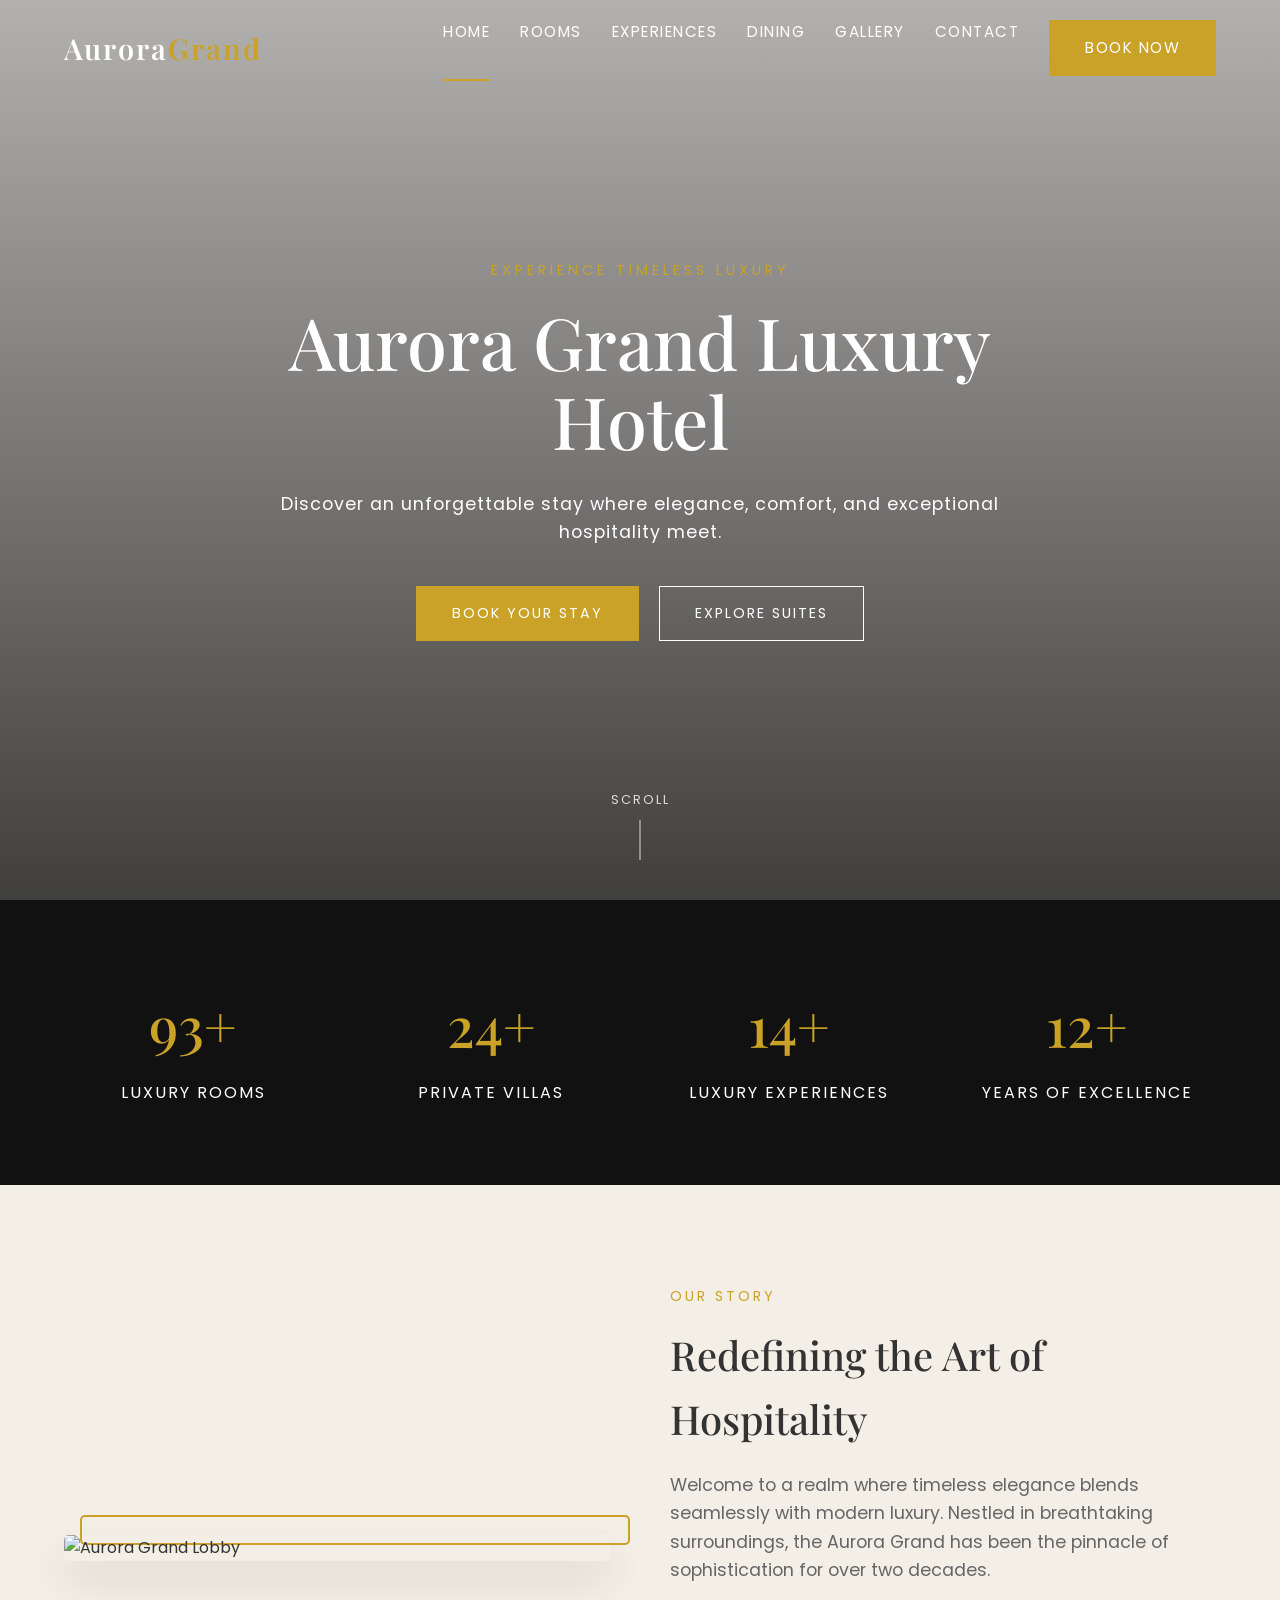
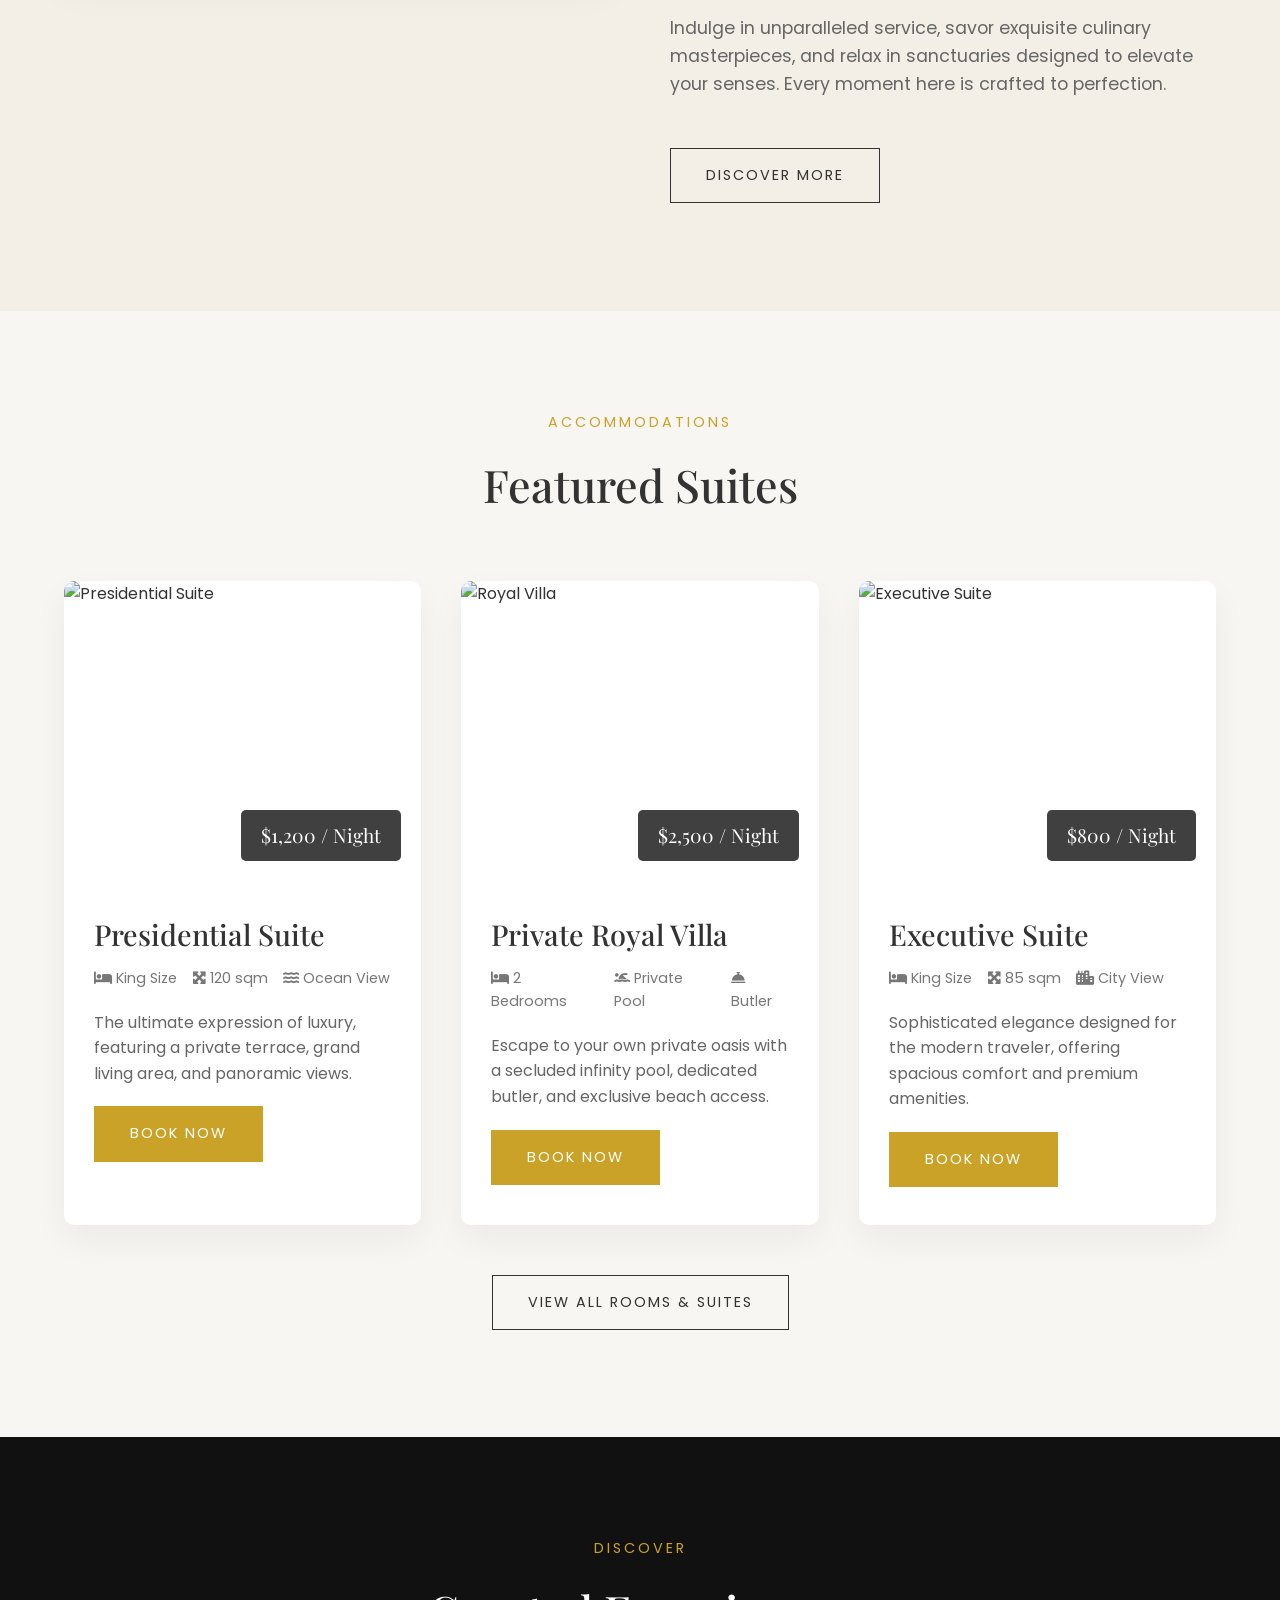
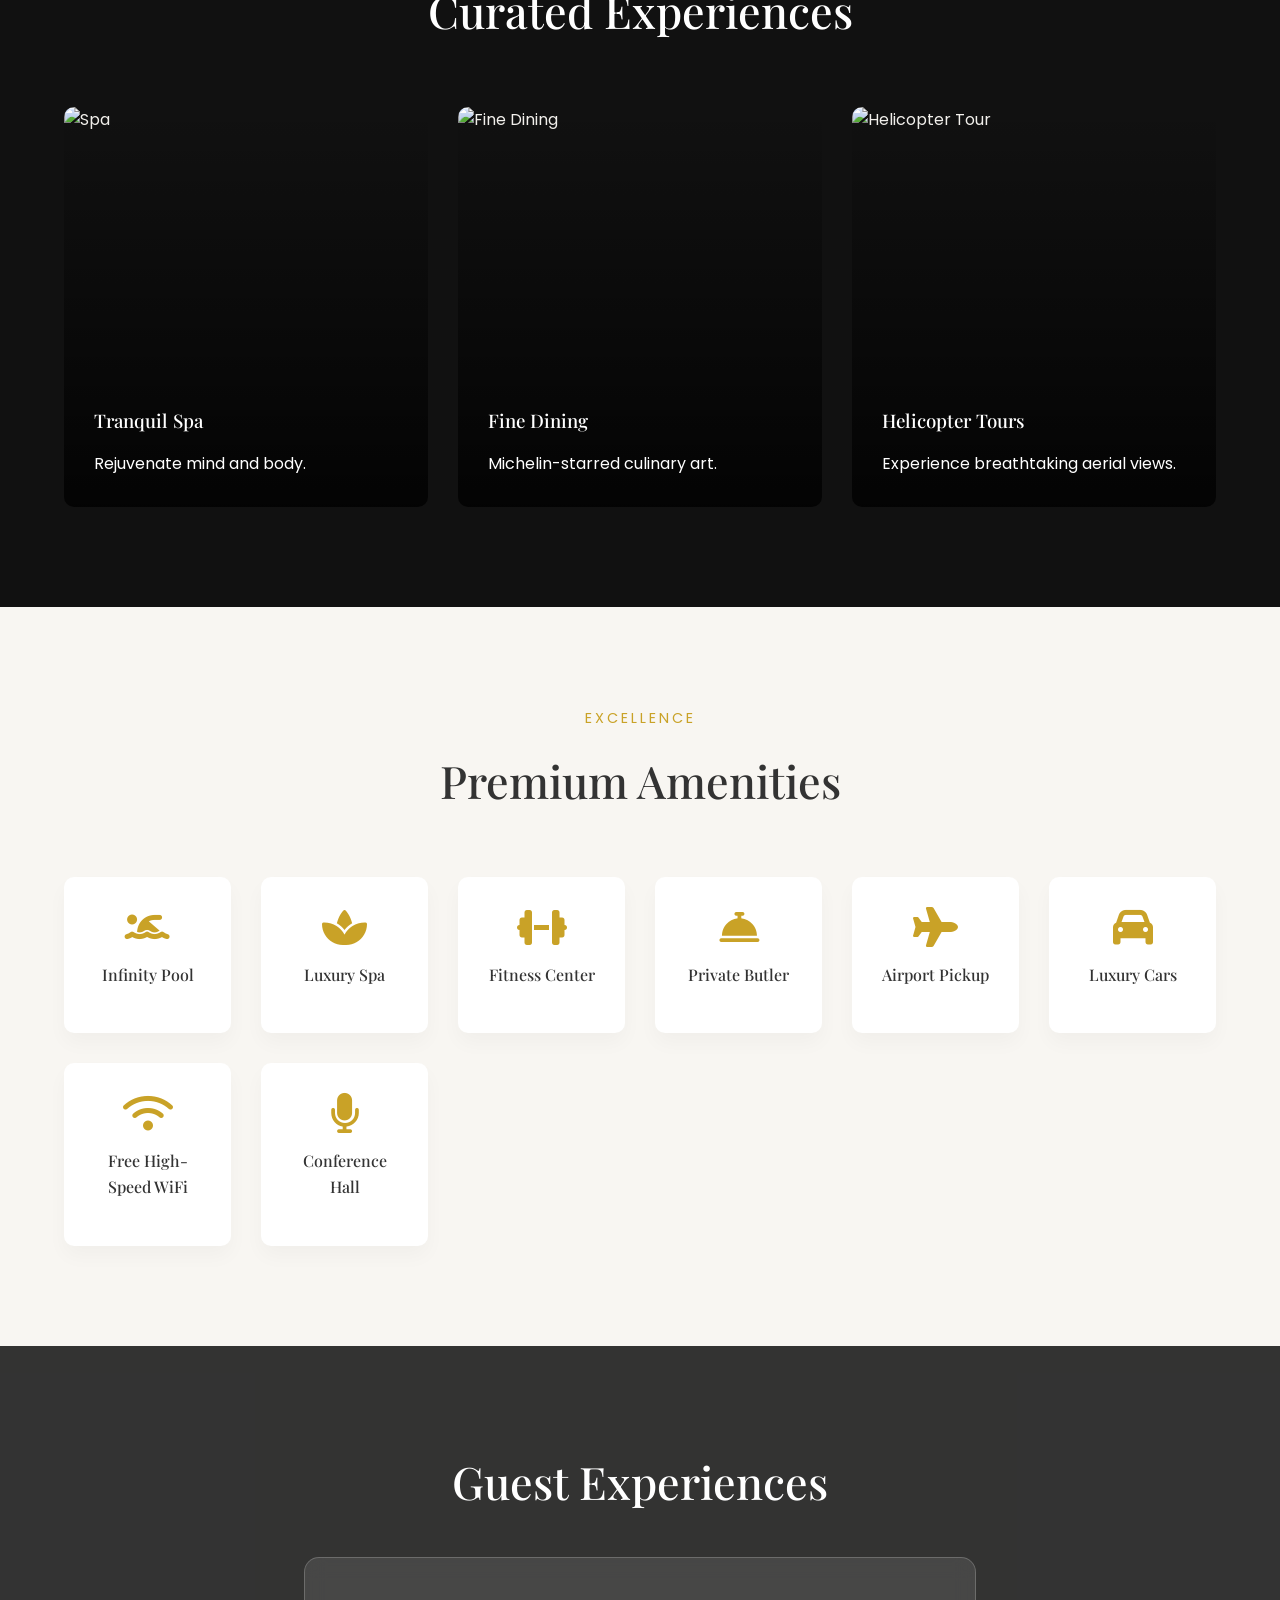
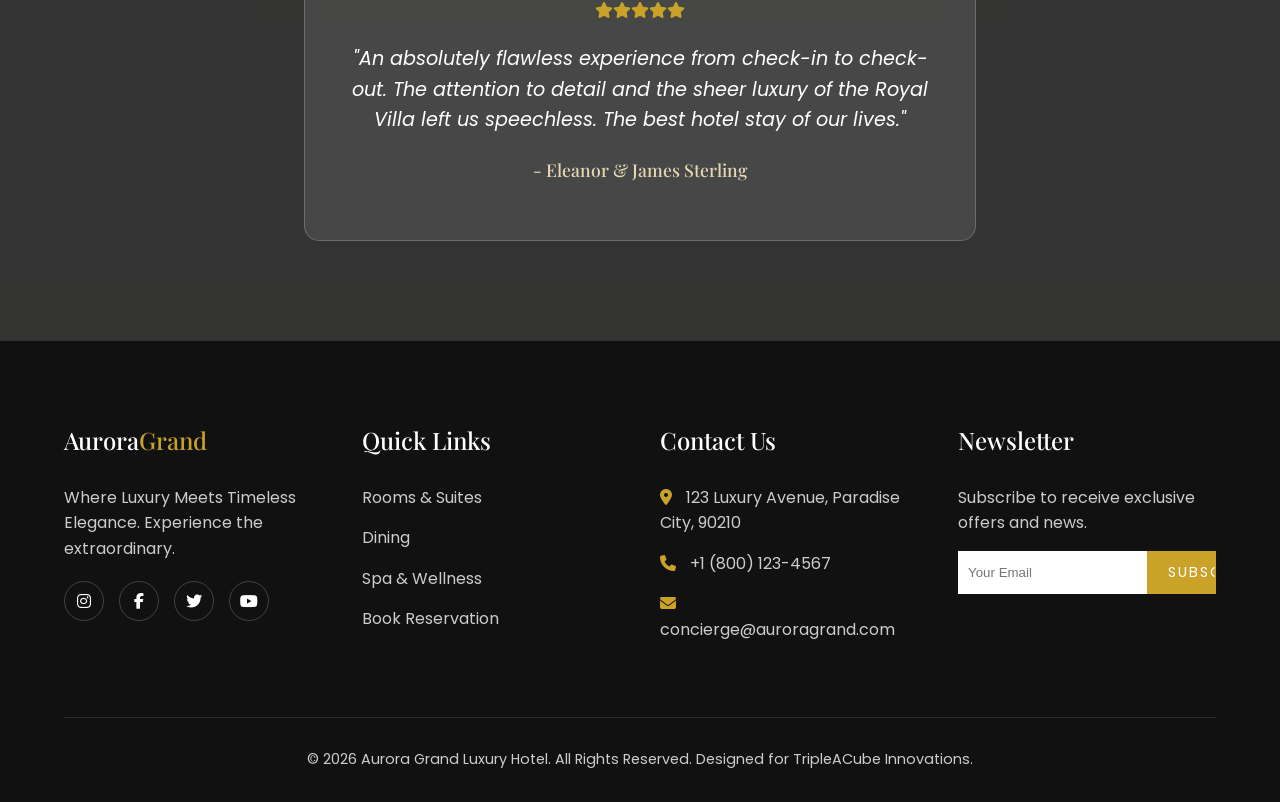
==== index.html @ 8613e765 "Initial commit: Aurora Grand Luxury Hotel UI" ====
<!DOCTYPE html>
<html lang="en">
<head>
    <meta charset="UTF-8">
    <meta name="viewport" content="width=device-width, initial-scale=1.0">
    <title>Aurora Grand | Where Luxury Meets Timeless Elegance</title>
    <meta name="description" content="Discover an unforgettable stay where elegance, comfort, and exceptional hospitality meet at the Aurora Grand Luxury Hotel.">
    <link rel="stylesheet" href="css/style.css">
</head>
<body>

    <!-- Navigation -->
    <header>
        <div class="container nav-container">
            <a href="index.html" class="logo">Aurora<span>Grand</span></a>
            <div class="menu-toggle"><i class="fa-solid fa-bars"></i></div>
            <nav class="nav-links">
                <a href="index.html" class="active">Home</a>
                <a href="rooms.html">Rooms</a>
                <a href="experiences.html">Experiences</a>
                <a href="experiences.html#dining">Dining</a>
                <a href="#gallery">Gallery</a>
                <a href="contact.html">Contact</a>
                <a href="contact.html" class="btn btn-primary" style="color:white;">Book Now</a>
            </nav>
        </div>
    </header>

    <!-- Hero Section -->
    <section class="hero">
        <video autoplay muted loop playsinline class="hero-video">
            <source src="https://cdn.pixabay.com/video/2019/11/14/29168-373859736_large.mp4" type="video/mp4">
        </video>
        <div class="hero-overlay"></div>
        <div class="hero-content animate-up">
            <span class="hero-subtitle">Experience Timeless Luxury</span>
            <h1 class="hero-title">Aurora Grand Luxury Hotel</h1>
            <p style="margin-bottom: 40px; font-size: 1.1rem; letter-spacing: 1px;">Discover an unforgettable stay where elegance, comfort, and exceptional hospitality meet.</p>
            <div class="hero-buttons">
                <a href="contact.html" class="btn btn-primary">Book Your Stay</a>
                <a href="rooms.html" class="btn btn-outline">Explore Suites</a>
            </div>
        </div>
        <div class="scroll-indicator">
            SCROLL
            <span></span>
        </div>
    </section>

    <!-- Statistics Section -->
    <section class="stats">
        <div class="container stats-grid">
            <div class="stat-item animate-up">
                <h3><span class="counter" data-target="200">0</span>+</h3>
                <p>Luxury Rooms</p>
            </div>
            <div class="stat-item animate-up" style="transition-delay: 0.1s">
                <h3><span class="counter" data-target="50">0</span>+</h3>
                <p>Private Villas</p>
            </div>
            <div class="stat-item animate-up" style="transition-delay: 0.2s">
                <h3><span class="counter" data-target="30">0</span>+</h3>
                <p>Luxury Experiences</p>
            </div>
            <div class="stat-item animate-up" style="transition-delay: 0.3s">
                <h3><span class="counter" data-target="25">0</span>+</h3>
                <p>Years of Excellence</p>
            </div>
        </div>
    </section>

    <!-- About Section -->
    <section class="section-padding bg-warm">
        <div class="container about">
            <div class="about-image animate-left">
                <img src="https://images.unsplash.com/photo-1566073771259-6a8506099945?q=80&w=2070&auto=format&fit=crop" alt="Aurora Grand Lobby">
            </div>
            <div class="about-text animate-right">
                <span class="section-subtitle">Our Story</span>
                <h2>Redefining the Art of Hospitality</h2>
                <p>Welcome to a realm where timeless elegance blends seamlessly with modern luxury. Nestled in breathtaking surroundings, the Aurora Grand has been the pinnacle of sophistication for over two decades.</p>
                <p>Indulge in unparalleled service, savor exquisite culinary masterpieces, and relax in sanctuaries designed to elevate your senses. Every moment here is crafted to perfection.</p>
                <a href="experiences.html" class="btn btn-dark-outline" style="margin-top: 20px;">Discover More</a>
            </div>
        </div>
    </section>

    <!-- Featured Suites Section -->
    <section class="section-padding">
        <div class="container">
            <div class="section-header animate-up">
                <span class="section-subtitle">Accommodations</span>
                <h2 class="section-title">Featured Suites</h2>
            </div>
            <div class="suites-grid">
                <!-- Suite 1 -->
                <div class="suite-card animate-up">
                    <div class="suite-img-wrapper">
                        <img src="https://images.unsplash.com/photo-1590490360182-c33d57733427?q=80&w=1974&auto=format&fit=crop" alt="Presidential Suite">
                        <div class="suite-price">$1,200 / Night</div>
                    </div>
                    <div class="suite-info">
                        <h3 class="suite-title">Presidential Suite</h3>
                        <div class="suite-amenities">
                            <span><i class="fa-solid fa-bed"></i> King Size</span>
                            <span><i class="fa-solid fa-maximize"></i> 120 sqm</span>
                            <span><i class="fa-solid fa-water"></i> Ocean View</span>
                        </div>
                        <p style="color: #666; margin-bottom: 20px;">The ultimate expression of luxury, featuring a private terrace, grand living area, and panoramic views.</p>
                        <a href="contact.html" class="btn btn-primary">Book Now</a>
                    </div>
                </div>
                <!-- Suite 2 -->
                <div class="suite-card animate-up" style="transition-delay: 0.1s">
                    <div class="suite-img-wrapper">
                        <img src="https://images.unsplash.com/photo-1578683010236-d716f9a3f461?q=80&w=2070&auto=format&fit=crop" alt="Royal Villa">
                        <div class="suite-price">$2,500 / Night</div>
                    </div>
                    <div class="suite-info">
                        <h3 class="suite-title">Private Royal Villa</h3>
                        <div class="suite-amenities">
                            <span><i class="fa-solid fa-bed"></i> 2 Bedrooms</span>
                            <span><i class="fa-solid fa-person-swimming"></i> Private Pool</span>
                            <span><i class="fa-solid fa-bell-concierge"></i> Butler</span>
                        </div>
                        <p style="color: #666; margin-bottom: 20px;">Escape to your own private oasis with a secluded infinity pool, dedicated butler, and exclusive beach access.</p>
                        <a href="contact.html" class="btn btn-primary">Book Now</a>
                    </div>
                </div>
                <!-- Suite 3 -->
                <div class="suite-card animate-up" style="transition-delay: 0.2s">
                    <div class="suite-img-wrapper">
                        <img src="https://images.unsplash.com/photo-1591088398332-8a7791972843?q=80&w=1974&auto=format&fit=crop" alt="Executive Suite">
                        <div class="suite-price">$800 / Night</div>
                    </div>
                    <div class="suite-info">
                        <h3 class="suite-title">Executive Suite</h3>
                        <div class="suite-amenities">
                            <span><i class="fa-solid fa-bed"></i> King Size</span>
                            <span><i class="fa-solid fa-maximize"></i> 85 sqm</span>
                            <span><i class="fa-solid fa-city"></i> City View</span>
                        </div>
                        <p style="color: #666; margin-bottom: 20px;">Sophisticated elegance designed for the modern traveler, offering spacious comfort and premium amenities.</p>
                        <a href="contact.html" class="btn btn-primary">Book Now</a>
                    </div>
                </div>
            </div>
            <div class="text-center" style="margin-top: 50px;">
                <a href="rooms.html" class="btn btn-dark-outline animate-up">View All Rooms & Suites</a>
            </div>
        </div>
    </section>

    <!-- Luxury Experiences -->
    <section class="section-padding bg-dark">
        <div class="container">
            <div class="section-header animate-up">
                <span class="section-subtitle">Discover</span>
                <h2 class="section-title">Curated Experiences</h2>
            </div>
            <div class="exp-grid">
                <div class="exp-card animate-up">
                    <img src="https://images.unsplash.com/photo-1544161515-4ab6ce6db874?q=80&w=2070&auto=format&fit=crop" alt="Spa">
                    <div class="exp-overlay">
                        <h3>Tranquil Spa</h3>
                        <p>Rejuvenate mind and body.</p>
                    </div>
                </div>
                <div class="exp-card animate-up" style="transition-delay: 0.1s">
                    <img src="https://images.unsplash.com/photo-1414235077428-338989a2e8c0?q=80&w=2070&auto=format&fit=crop" alt="Fine Dining">
                    <div class="exp-overlay">
                        <h3>Fine Dining</h3>
                        <p>Michelin-starred culinary art.</p>
                    </div>
                </div>
                <div class="exp-card animate-up" style="transition-delay: 0.2s">
                    <img src="https://images.unsplash.com/photo-1543637005-4d639a4e16de?q=80&w=1967&auto=format&fit=crop" alt="Helicopter Tour">
                    <div class="exp-overlay">
                        <h3>Helicopter Tours</h3>
                        <p>Experience breathtaking aerial views.</p>
                    </div>
                </div>
            </div>
        </div>
    </section>

    <!-- Amenities -->
    <section class="section-padding">
        <div class="container">
            <div class="section-header animate-up">
                <span class="section-subtitle">Excellence</span>
                <h2 class="section-title">Premium Amenities</h2>
            </div>
            <div class="amenities-grid">
                <div class="amenity-item animate-up"><i class="fa-solid fa-person-swimming"></i><h4>Infinity Pool</h4></div>
                <div class="amenity-item animate-up" style="transition-delay: 0.1s"><i class="fa-solid fa-spa"></i><h4>Luxury Spa</h4></div>
                <div class="amenity-item animate-up" style="transition-delay: 0.2s"><i class="fa-solid fa-dumbbell"></i><h4>Fitness Center</h4></div>
                <div class="amenity-item animate-up" style="transition-delay: 0.3s"><i class="fa-solid fa-bell-concierge"></i><h4>Private Butler</h4></div>
                <div class="amenity-item animate-up" style="transition-delay: 0.4s"><i class="fa-solid fa-plane"></i><h4>Airport Pickup</h4></div>
                <div class="amenity-item animate-up" style="transition-delay: 0.5s"><i class="fa-solid fa-car"></i><h4>Luxury Cars</h4></div>
                <div class="amenity-item animate-up" style="transition-delay: 0.6s"><i class="fa-solid fa-wifi"></i><h4>Free High-Speed WiFi</h4></div>
                <div class="amenity-item animate-up" style="transition-delay: 0.7s"><i class="fa-solid fa-microphone"></i><h4>Conference Hall</h4></div>
            </div>
        </div>
    </section>

    <!-- Testimonials -->
    <section class="section-padding testimonials">
        <div class="container testi-container animate-up">
            <h2 class="section-title" style="color: white; margin-bottom: 40px;">Guest Experiences</h2>
            <div class="testi-card">
                <div class="stars">
                    <i class="fa-solid fa-star"></i><i class="fa-solid fa-star"></i><i class="fa-solid fa-star"></i><i class="fa-solid fa-star"></i><i class="fa-solid fa-star"></i>
                </div>
                <p class="testi-text">"An absolutely flawless experience from check-in to check-out. The attention to detail and the sheer luxury of the Royal Villa left us speechless. The best hotel stay of our lives."</p>
                <h4 class="testi-author">- Eleanor & James Sterling</h4>
            </div>
        </div>
    </section>

    <!-- Footer -->
    <footer>
        <div class="container">
            <div class="footer-grid">
                <div>
                    <h3 class="footer-title">Aurora<span class="text-gold">Grand</span></h3>
                    <p style="margin-bottom: 20px;">Where Luxury Meets Timeless Elegance. Experience the extraordinary.</p>
                    <div class="social-links">
                        <a href="#"><i class="fa-brands fa-instagram"></i></a>
                        <a href="#"><i class="fa-brands fa-facebook-f"></i></a>
                        <a href="#"><i class="fa-brands fa-twitter"></i></a>
                        <a href="#"><i class="fa-brands fa-youtube"></i></a>
                    </div>
                </div>
                <div>
                    <h3 class="footer-title">Quick Links</h3>
                    <ul class="footer-links">
                        <li><a href="rooms.html">Rooms & Suites</a></li>
                        <li><a href="experiences.html">Dining</a></li>
                        <li><a href="experiences.html">Spa & Wellness</a></li>
                        <li><a href="contact.html">Book Reservation</a></li>
                    </ul>
                </div>
                <div>
                    <h3 class="footer-title">Contact Us</h3>
                    <ul class="footer-links">
                        <li><i class="fa-solid fa-location-dot" style="color: var(--luxury-gold); margin-right: 10px;"></i> 123 Luxury Avenue, Paradise City, 90210</li>
                        <li><i class="fa-solid fa-phone" style="color: var(--luxury-gold); margin-right: 10px;"></i> +1 (800) 123-4567</li>
                        <li><i class="fa-solid fa-envelope" style="color: var(--luxury-gold); margin-right: 10px;"></i> concierge@auroragrand.com</li>
                    </ul>
                </div>
                <div>
                    <h3 class="footer-title">Newsletter</h3>
                    <p style="margin-bottom: 15px;">Subscribe to receive exclusive offers and news.</p>
                    <form style="display: flex;">
                        <input type="email" placeholder="Your Email" style="padding: 10px; border: none; outline: none; flex: 1;">
                        <button type="submit" class="btn btn-primary" style="padding: 10px 20px;">Subscribe</button>
                    </form>
                </div>
            </div>
            <div class="footer-bottom">
                <p>&copy; 2026 Aurora Grand Luxury Hotel. All Rights Reserved. Designed for TripleACube Innovations.</p>
            </div>
        </div>
    </footer>

    <script src="js/script.js"></script>
</body>
</html>
---- css/style.css ----
/* 
   Aurora Grand Luxury Hotel 
   Premium Stylesheet 
*/

@import url('https://fonts.googleapis.com/css2?family=Playfair+Display:ital,wght@0,400;0,500;0,600;0,700;1,400&family=Poppins:wght@300;400;500;600&display=swap');
@import url('https://cdnjs.cloudflare.com/ajax/libs/font-awesome/6.4.0/css/all.min.css');

:root {
  /* Color Palette */
  --bg-light: #F8F6F2;
  --bg-dark: #111111;
  --luxury-gold: #C9A227;
  --champagne: #E8D9B5;
  --warm-beige: #F4EFE6;
  --white: #FFFFFF;
  --text-dark: #333333;
  --text-light: #F8F6F2;
  --accent: #8B6B3E;

  /* Typography */
  --font-heading: 'Playfair Display', serif;
  --font-body: 'Poppins', sans-serif;

  /* Effects */
  --glass-bg: rgba(255, 255, 255, 0.1);
  --glass-border: rgba(255, 255, 255, 0.2);
  --glass-shadow: 0 8px 32px 0 rgba(0, 0, 0, 0.37);
  --glass-bg-dark: rgba(17, 17, 17, 0.7);

  --transition-smooth: all 0.5s cubic-bezier(0.25, 1, 0.5, 1);
}

/* Reset & Base Styles */
* {
  margin: 0;
  padding: 0;
  box-sizing: border-box;
}

html {
  scroll-behavior: smooth;
  font-size: 16px;
}

body {
  font-family: var(--font-body);
  background-color: var(--bg-light);
  color: var(--text-dark);
  overflow-x: hidden;
  line-height: 1.6;
}

h1, h2, h3, h4, h5, h6 {
  font-family: var(--font-heading);
  font-weight: 500;
  margin-bottom: 1rem;
}

a {
  text-decoration: none;
  color: inherit;
  transition: var(--transition-smooth);
}

ul {
  list-style: none;
}

img {
  max-width: 100%;
  height: auto;
  display: block;
}

/* Utility Classes */
.container {
  max-width: 1400px;
  margin: 0 auto;
  padding: 0 5%;
}

.section-padding {
  padding: 100px 0;
}

.text-center {
  text-align: center;
}

.text-gold {
  color: var(--luxury-gold);
}

.bg-dark {
  background-color: var(--bg-dark);
  color: var(--text-light);
}

.bg-warm {
  background-color: var(--warm-beige);
}

/* Buttons */
.btn {
  display: inline-block;
  padding: 15px 35px;
  font-family: var(--font-body);
  font-size: 0.9rem;
  letter-spacing: 2px;
  text-transform: uppercase;
  border: 1px solid transparent;
  cursor: pointer;
  position: relative;
  overflow: hidden;
  z-index: 1;
  transition: var(--transition-smooth);
}

.btn::before {
  content: '';
  position: absolute;
  top: 0;
  left: 0;
  width: 0%;
  height: 100%;
  z-index: -1;
  transition: var(--transition-smooth);
}

.btn:hover::before {
  width: 100%;
}

.btn-primary {
  background-color: var(--luxury-gold);
  color: var(--white);
  border-color: var(--luxury-gold);
}

.btn-primary::before {
  background-color: var(--accent);
}

.btn-outline {
  background-color: transparent;
  color: var(--white);
  border-color: var(--white);
}

.btn-outline::before {
  background-color: var(--white);
}
.btn-outline:hover {
  color: var(--text-dark);
}

.btn-dark-outline {
  background-color: transparent;
  color: var(--text-dark);
  border-color: var(--text-dark);
}
.btn-dark-outline::before {
  background-color: var(--text-dark);
}
.btn-dark-outline:hover {
  color: var(--white);
}

/* Navigation */
header {
  position: fixed;
  top: 0;
  left: 0;
  width: 100%;
  z-index: 1000;
  transition: var(--transition-smooth);
  padding: 20px 0;
}

header.scrolled {
  background: rgba(17, 17, 17, 0.95);
  backdrop-filter: blur(10px);
  -webkit-backdrop-filter: blur(10px);
  padding: 15px 0;
  box-shadow: 0 5px 20px rgba(0,0,0,0.1);
}

.nav-container {
  display: flex;
  justify-content: space-between;
  align-items: center;
}

.logo {
  font-family: var(--font-heading);
  font-size: 1.8rem;
  color: var(--white);
  font-weight: 600;
  letter-spacing: 2px;
}
.logo span {
  color: var(--luxury-gold);
}

.nav-links {
  display: flex;
  gap: 30px;
}

.nav-links a {
  color: var(--white);
  font-size: 0.95rem;
  text-transform: uppercase;
  letter-spacing: 1.5px;
  position: relative;
}

.nav-links a::after {
  content: '';
  position: absolute;
  bottom: -5px;
  left: 0;
  width: 0;
  height: 2px;
  background-color: var(--luxury-gold);
  transition: var(--transition-smooth);
}

.nav-links a:hover::after,
.nav-links a.active::after {
  width: 100%;
}

.menu-toggle {
  display: none;
  color: var(--white);
  font-size: 1.5rem;
  cursor: pointer;
}

/* Mobile Menu */
@media (max-width: 992px) {
  .nav-links {
    position: fixed;
    top: 0;
    right: -100%;
    width: 300px;
    height: 100vh;
    background: var(--bg-dark);
    flex-direction: column;
    justify-content: center;
    align-items: center;
    transition: var(--transition-smooth);
    gap: 40px;
  }

  .nav-links.active {
    right: 0;
    box-shadow: -5px 0 20px rgba(0,0,0,0.5);
  }

  .menu-toggle {
    display: block;
    z-index: 1001;
  }
}

/* Hero Section */
.hero {
  height: 100vh;
  position: relative;
  display: flex;
  align-items: center;
  justify-content: center;
  text-align: center;
  overflow: hidden;
}

.hero-video {
  position: absolute;
  top: 0;
  left: 0;
  width: 100%;
  height: 100%;
  object-fit: cover;
  z-index: -2;
  /* Add subtle scale animation */
  animation: heroZoom 20s linear infinite alternate;
}

@keyframes heroZoom {
  from { transform: scale(1); }
  to { transform: scale(1.1); }
}

.hero-overlay {
  position: absolute;
  top: 0;
  left: 0;
  width: 100%;
  height: 100%;
  background: linear-gradient(to bottom, rgba(17,17,17,0.3) 0%, rgba(17,17,17,0.8) 100%);
  z-index: -1;
}

.hero-content {
  color: var(--white);
  max-width: 800px;
  padding: 0 20px;
}

.hero-subtitle {
  font-family: var(--font-body);
  letter-spacing: 4px;
  text-transform: uppercase;
  font-size: 0.9rem;
  margin-bottom: 20px;
  color: var(--luxury-gold);
  display: block;
}

.hero-title {
  font-size: 4.5rem;
  line-height: 1.1;
  margin-bottom: 30px;
}

.hero-buttons {
  display: flex;
  gap: 20px;
  justify-content: center;
}

.scroll-indicator {
  position: absolute;
  bottom: 40px;
  left: 50%;
  transform: translateX(-50%);
  color: var(--white);
  display: flex;
  flex-direction: column;
  align-items: center;
  gap: 10px;
  font-size: 0.8rem;
  letter-spacing: 2px;
  opacity: 0.8;
  animation: floatBounce 2s ease-in-out infinite;
}

.scroll-indicator span {
  width: 1px;
  height: 40px;
  background-color: var(--white);
  display: block;
}

@keyframes floatBounce {
  0%, 100% { transform: translate(-50%, 0); }
  50% { transform: translate(-50%, 10px); }
}

@media (max-width: 768px) {
  .hero-title { font-size: 3rem; }
  .hero-buttons { flex-direction: column; }
}

/* Generic Section Header */
.section-header {
  text-align: center;
  margin-bottom: 60px;
}
.section-subtitle {
  color: var(--luxury-gold);
  font-size: 0.9rem;
  letter-spacing: 3px;
  text-transform: uppercase;
  display: block;
  margin-bottom: 15px;
}
.section-title {
  font-size: 2.8rem;
  color: var(--text-dark);
}
.bg-dark .section-title {
  color: var(--white);
}

/* Statistics Section */
.stats {
  background-color: var(--bg-dark);
  padding: 80px 0;
  color: var(--white);
}
.stats-grid {
  display: grid;
  grid-template-columns: repeat(auto-fit, minmax(200px, 1fr));
  gap: 40px;
  text-align: center;
}
.stat-item h3 {
  font-size: 3.5rem;
  color: var(--luxury-gold);
  margin-bottom: 10px;
  font-family: var(--font-heading);
}
.stat-item p {
  font-size: 1rem;
  letter-spacing: 2px;
  text-transform: uppercase;
}

/* About Section */
.about {
  display: flex;
  align-items: center;
  gap: 60px;
}
.about-image {
  flex: 1;
  position: relative;
}
.about-image img {
  border-radius: 5px;
  box-shadow: 0 20px 40px rgba(0,0,0,0.1);
}
.about-image::after {
  content: '';
  position: absolute;
  top: -20px;
  right: -20px;
  width: 100%;
  height: 100%;
  border: 2px solid var(--luxury-gold);
  z-index: -1;
  border-radius: 5px;
}
.about-text {
  flex: 1;
}
.about-text h2 {
  font-size: 2.5rem;
  margin-bottom: 20px;
}
.about-text p {
  color: #666;
  margin-bottom: 30px;
  font-size: 1.1rem;
}

@media (max-width: 992px) {
  .about { flex-direction: column; }
  .about-image::after { display: none; }
}

/* Suites/Cards */
.suites-grid {
  display: grid;
  grid-template-columns: repeat(auto-fit, minmax(350px, 1fr));
  gap: 40px;
}

.suite-card {
  background: var(--white);
  border-radius: 10px;
  overflow: hidden;
  box-shadow: 0 15px 35px rgba(0,0,0,0.05);
  transition: var(--transition-smooth);
  position: relative;
  /* Glassmorphism approach for hover if needed */
}

.suite-card:hover {
  transform: translateY(-10px);
  box-shadow: 0 25px 45px rgba(0,0,0,0.1);
}

.suite-img-wrapper {
  position: relative;
  overflow: hidden;
  height: 300px;
}

.suite-img-wrapper img {
  width: 100%;
  height: 100%;
  object-fit: cover;
  transition: transform 0.8s ease;
}

.suite-card:hover .suite-img-wrapper img {
  transform: scale(1.08);
}

.suite-price {
  position: absolute;
  bottom: 20px;
  right: 20px;
  background: rgba(17, 17, 17, 0.8);
  backdrop-filter: blur(5px);
  color: var(--white);
  padding: 10px 20px;
  font-family: var(--font-heading);
  font-size: 1.2rem;
  border-radius: 5px;
}

.suite-info {
  padding: 30px;
}

.suite-title {
  font-size: 1.8rem;
  margin-bottom: 10px;
}

.suite-amenities {
  display: flex;
  gap: 15px;
  color: #777;
  margin-bottom: 20px;
  font-size: 0.9rem;
}

/* Experiences Grid */
.exp-grid {
  display: grid;
  grid-template-columns: repeat(auto-fit, minmax(300px, 1fr));
  gap: 30px;
}

.exp-card {
  position: relative;
  height: 400px;
  border-radius: 10px;
  overflow: hidden;
}

.exp-card img {
  width: 100%;
  height: 100%;
  object-fit: cover;
  transition: transform 1s ease;
}

.exp-overlay {
  position: absolute;
  top: 0;
  left: 0;
  width: 100%;
  height: 100%;
  background: linear-gradient(to top, rgba(0,0,0,0.8), transparent);
  display: flex;
  flex-direction: column;
  justify-content: flex-end;
  padding: 30px;
  color: var(--white);
  transition: var(--transition-smooth);
}

.exp-card:hover img {
  transform: scale(1.1);
}

.exp-card:hover .exp-overlay {
  background: rgba(17, 17, 17, 0.4);
}

/* Amenities Icons */
.amenities-grid {
  display: grid;
  grid-template-columns: repeat(auto-fit, minmax(150px, 1fr));
  gap: 30px;
  text-align: center;
}

.amenity-item {
  padding: 30px;
  background: var(--white);
  border-radius: 10px;
  box-shadow: 0 10px 20px rgba(0,0,0,0.03);
  transition: var(--transition-smooth);
}

.amenity-item:hover {
  transform: translateY(-5px);
  background: var(--luxury-gold);
  color: var(--white);
}

.amenity-item i {
  font-size: 2.5rem;
  color: var(--luxury-gold);
  margin-bottom: 15px;
  transition: var(--transition-smooth);
}
.amenity-item:hover i {
  color: var(--white);
}

/* Testimonials */
.testimonials {
  position: relative;
  background: url('https://images.unsplash.com/photo-1542314831-c53cd381615a?q=80&w=2070&auto=format&fit=crop') center/cover fixed;
}
.testimonials::before {
  content: '';
  position: absolute;
  top: 0; left: 0; width: 100%; height: 100%;
  background: rgba(17,17,17,0.85);
}
.testi-container {
  position: relative;
  z-index: 1;
  color: var(--white);
  max-width: 800px;
  margin: 0 auto;
  text-align: center;
}
.testi-card {
  padding: 40px;
  background: var(--glass-bg);
  backdrop-filter: blur(10px);
  border: 1px solid var(--glass-border);
  border-radius: 15px;
}
.stars {
  color: var(--luxury-gold);
  margin-bottom: 20px;
}
.testi-text {
  font-size: 1.2rem;
  font-style: italic;
  margin-bottom: 20px;
}
.testi-author {
  font-family: var(--font-heading);
  font-size: 1.1rem;
  color: var(--champagne);
}

/* Forms */
.form-group {
  margin-bottom: 20px;
}
.form-control {
  width: 100%;
  padding: 15px;
  border: 1px solid #ddd;
  background: var(--white);
  font-family: var(--font-body);
  border-radius: 5px;
  outline: none;
  transition: border-color 0.3s ease;
}
.form-control:focus {
  border-color: var(--luxury-gold);
}
.glass-form {
  background: var(--white);
  padding: 40px;
  border-radius: 15px;
  box-shadow: 0 20px 50px rgba(0,0,0,0.1);
}

/* Footer */
footer {
  background: var(--bg-dark);
  color: #ccc;
  padding: 80px 0 30px;
}
.footer-grid {
  display: grid;
  grid-template-columns: repeat(auto-fit, minmax(250px, 1fr));
  gap: 40px;
  margin-bottom: 60px;
}
.footer-title {
  color: var(--white);
  font-size: 1.5rem;
  margin-bottom: 25px;
}
.footer-links li {
  margin-bottom: 15px;
}
.footer-links a:hover {
  color: var(--luxury-gold);
}
.social-links {
  display: flex;
  gap: 15px;
}
.social-links a {
  display: flex;
  align-items: center;
  justify-content: center;
  width: 40px;
  height: 40px;
  border: 1px solid rgba(255,255,255,0.2);
  border-radius: 50%;
  color: var(--white);
}
.social-links a:hover {
  background: var(--luxury-gold);
  border-color: var(--luxury-gold);
}
.footer-bottom {
  text-align: center;
  padding-top: 30px;
  border-top: 1px solid rgba(255,255,255,0.1);
  font-size: 0.9rem;
}

/* Animations (Intersection Observer) */
.animate-up {
  opacity: 0;
  transform: translateY(50px);
  transition: opacity 0.8s ease-out, transform 0.8s ease-out;
}
.animate-up.in-view {
  opacity: 1;
  transform: translateY(0);
}
.animate-left {
  opacity: 0;
  transform: translateX(-50px);
  transition: opacity 0.8s ease-out, transform 0.8s ease-out;
}
.animate-left.in-view {
  opacity: 1;
  transform: translateX(0);
}
.animate-right {
  opacity: 0;
  transform: translateX(50px);
  transition: opacity 0.8s ease-out, transform 0.8s ease-out;
}
.animate-right.in-view {
  opacity: 1;
  transform: translateX(0);
}

/* Contact Hero */
.page-hero {
  height: 60vh;
  position: relative;
  display: flex;
  align-items: center;
  justify-content: center;
  text-align: center;
}
.page-hero img {
  position: absolute;
  top: 0; left: 0; width: 100%; height: 100%; object-fit: cover; z-index: -2;
}
.page-hero::before {
  content: ''; position: absolute; top: 0; left: 0; width: 100%; height: 100%;
  background: rgba(17,17,17,0.6); z-index: -1;
}

/* Contact Info Cards */
.contact-info-grid {
  display: grid;
  grid-template-columns: repeat(auto-fit, minmax(250px, 1fr));
  gap: 30px;
  margin-bottom: 50px;
}
.info-card {
  text-align: center;
  padding: 40px 20px;
  background: var(--white);
  box-shadow: 0 10px 30px rgba(0,0,0,0.05);
  border-radius: 10px;
}
.info-card i {
  font-size: 2.5rem;
  color: var(--luxury-gold);
  margin-bottom: 20px;
}
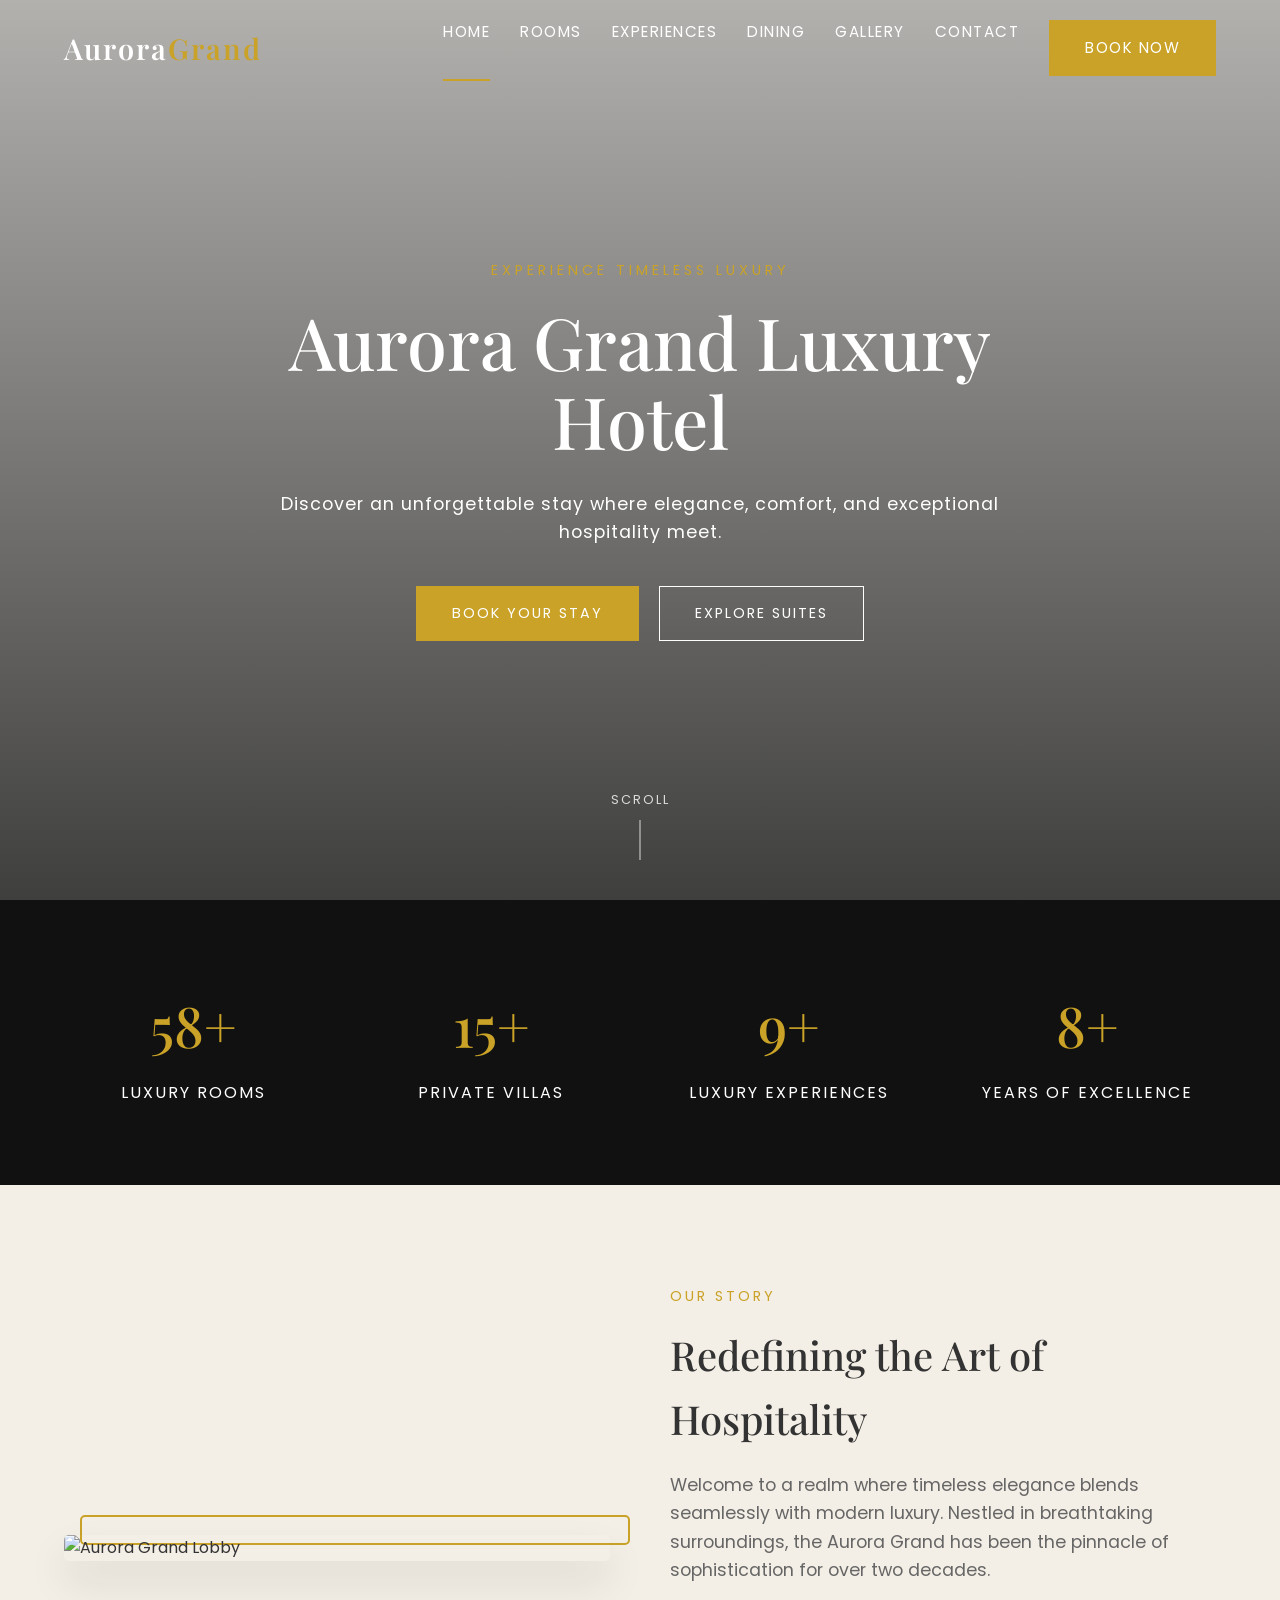
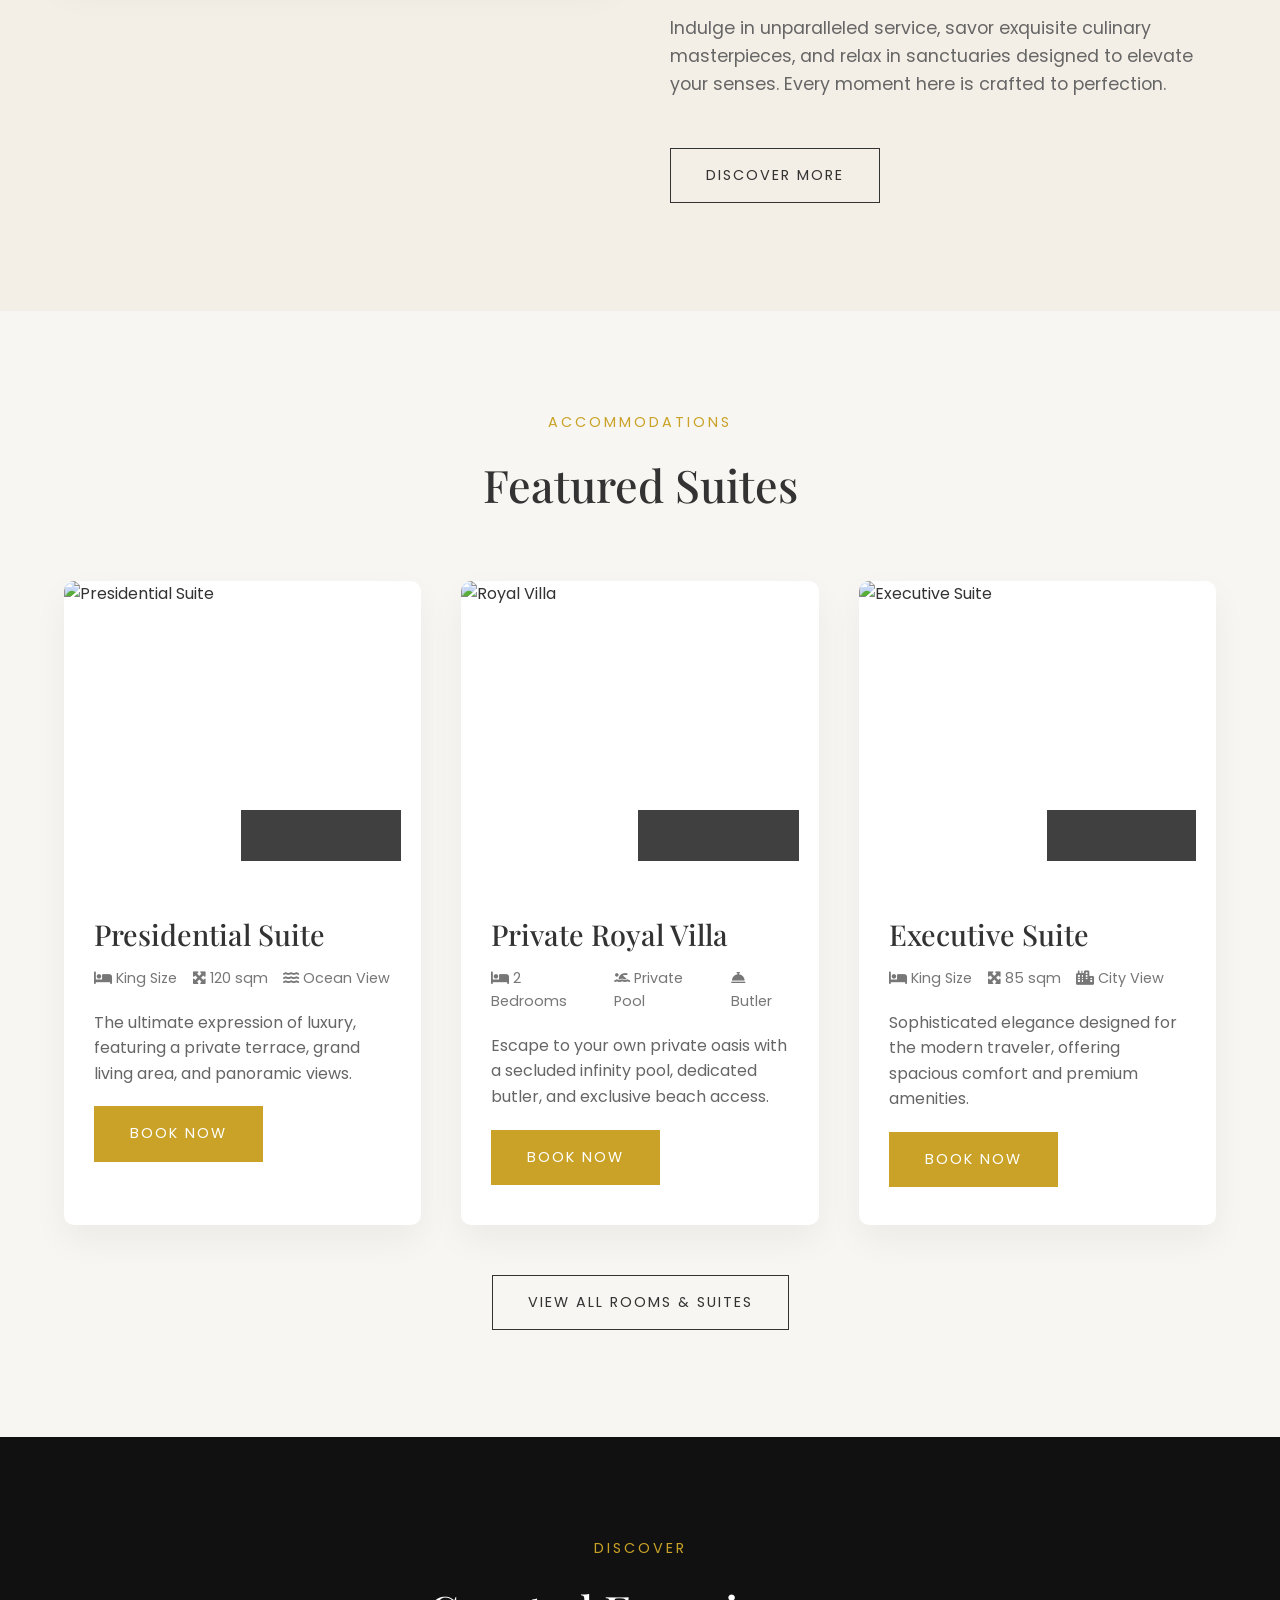
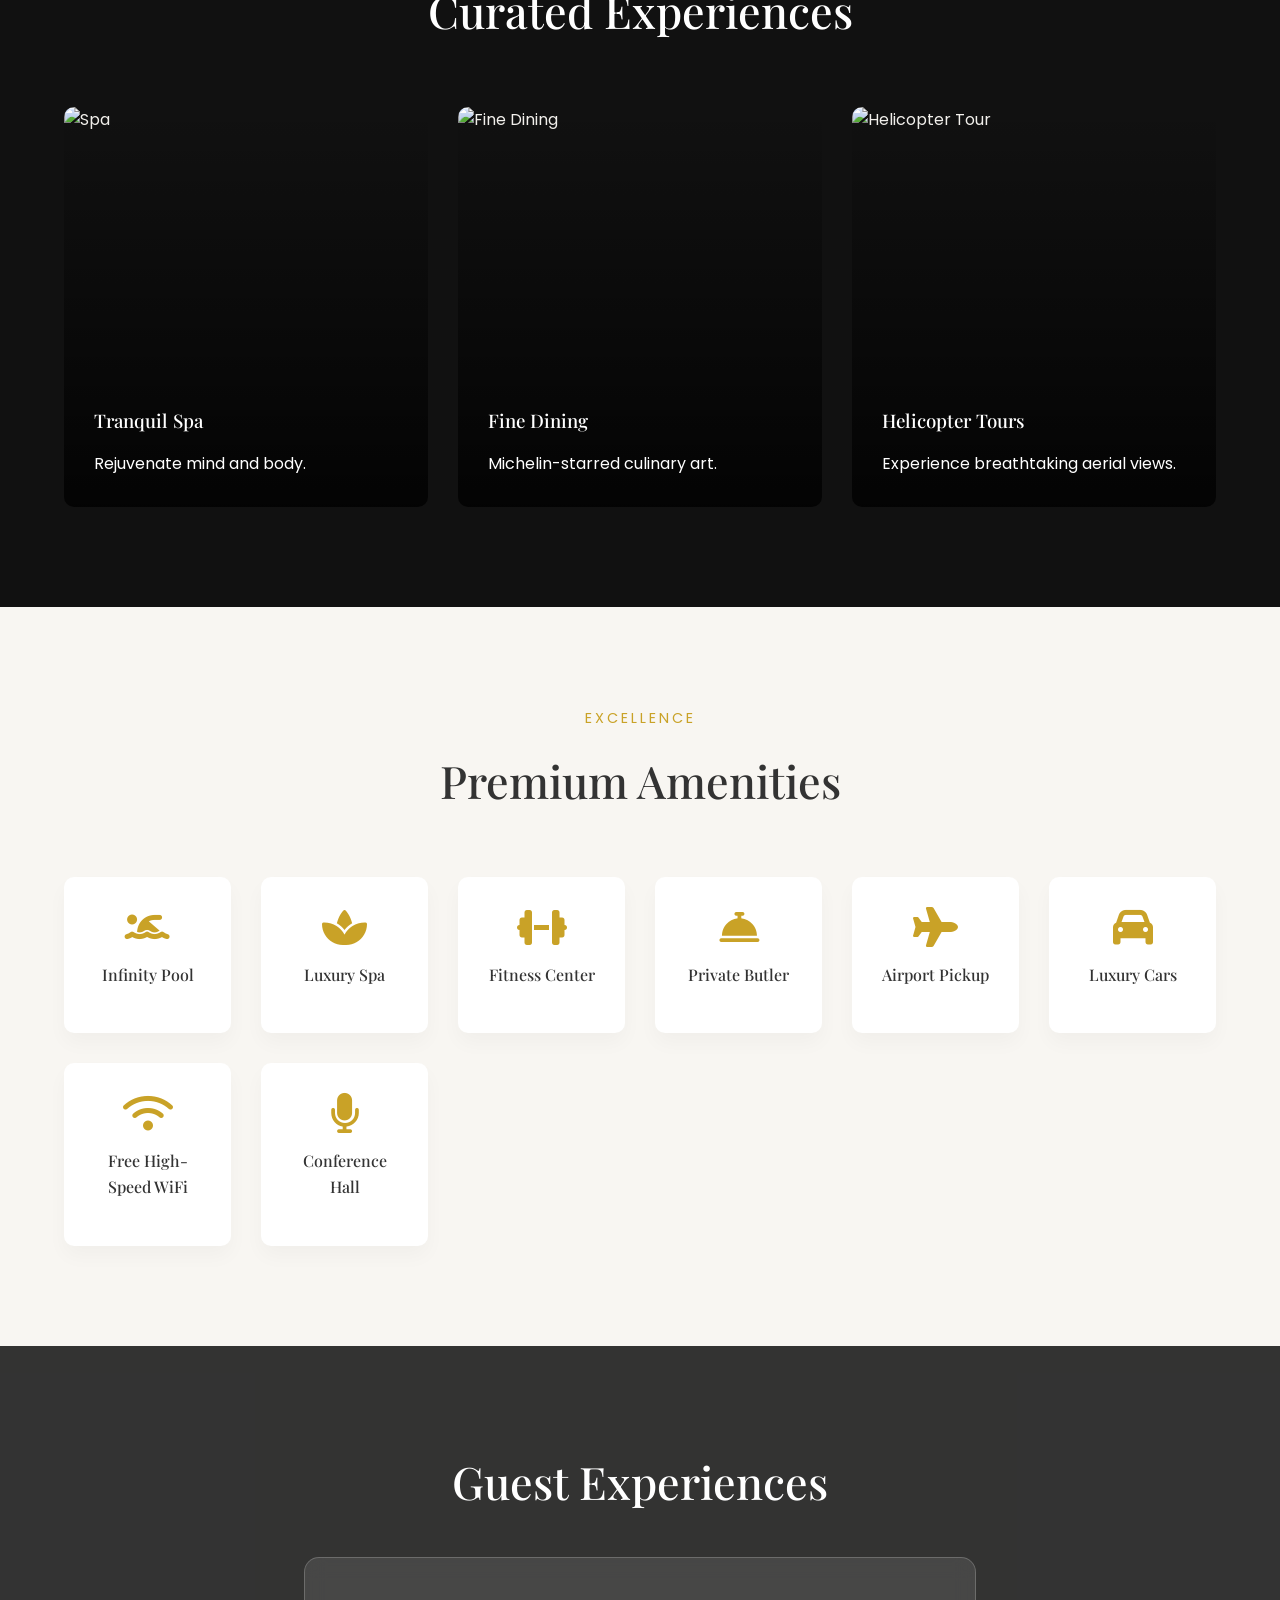
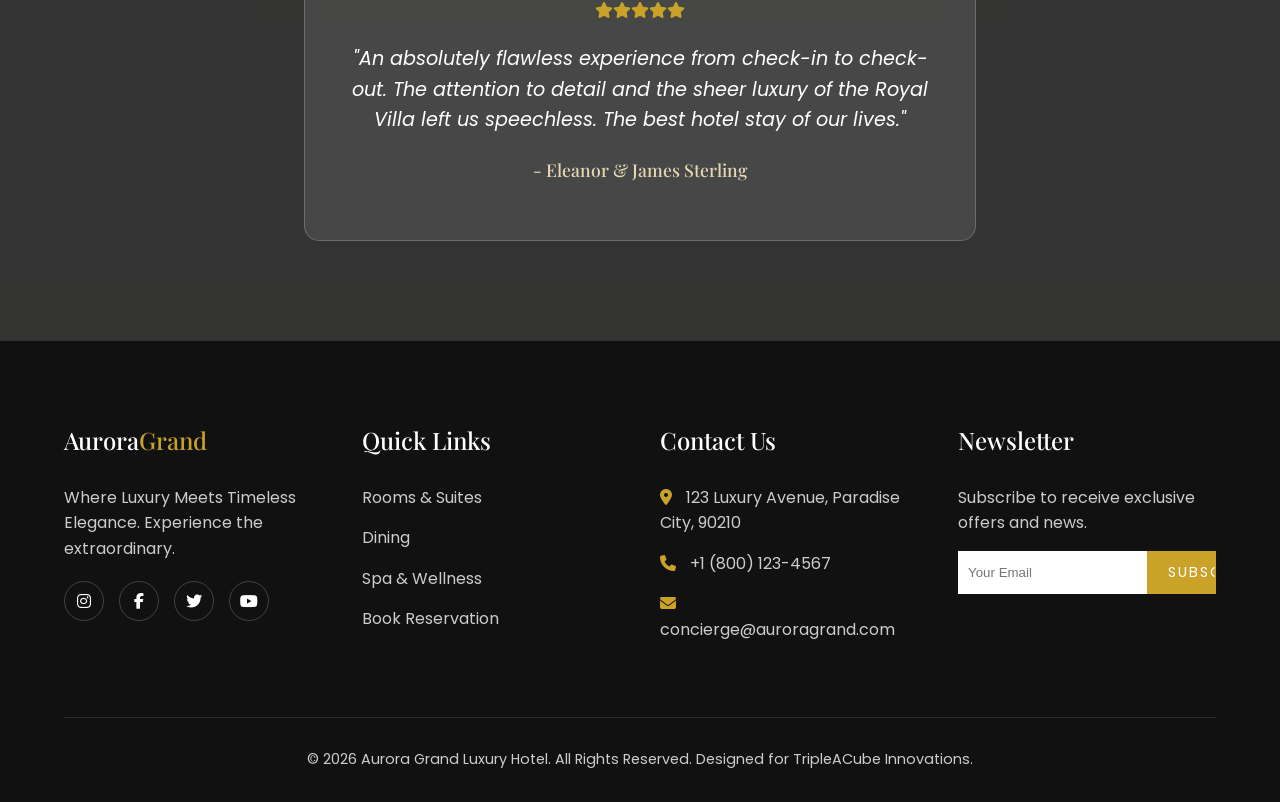
==== commit 9673d15b: "Fix video background links" ====
--- a/index.html
+++ b/index.html
@@ -29,7 +29,7 @@
     <!-- Hero Section -->
     <section class="hero">
         <video autoplay muted loop playsinline class="hero-video">
-            <source src="https://cdn.pixabay.com/video/2019/11/14/29168-373859736_large.mp4" type="video/mp4">
+            <source src="https://assets.mixkit.co/videos/preview/mixkit-swimming-pool-in-a-luxury-hotel-4985-large.mp4" type="video/mp4">
         </video>
         <div class="hero-overlay"></div>
         <div class="hero-content animate-up">
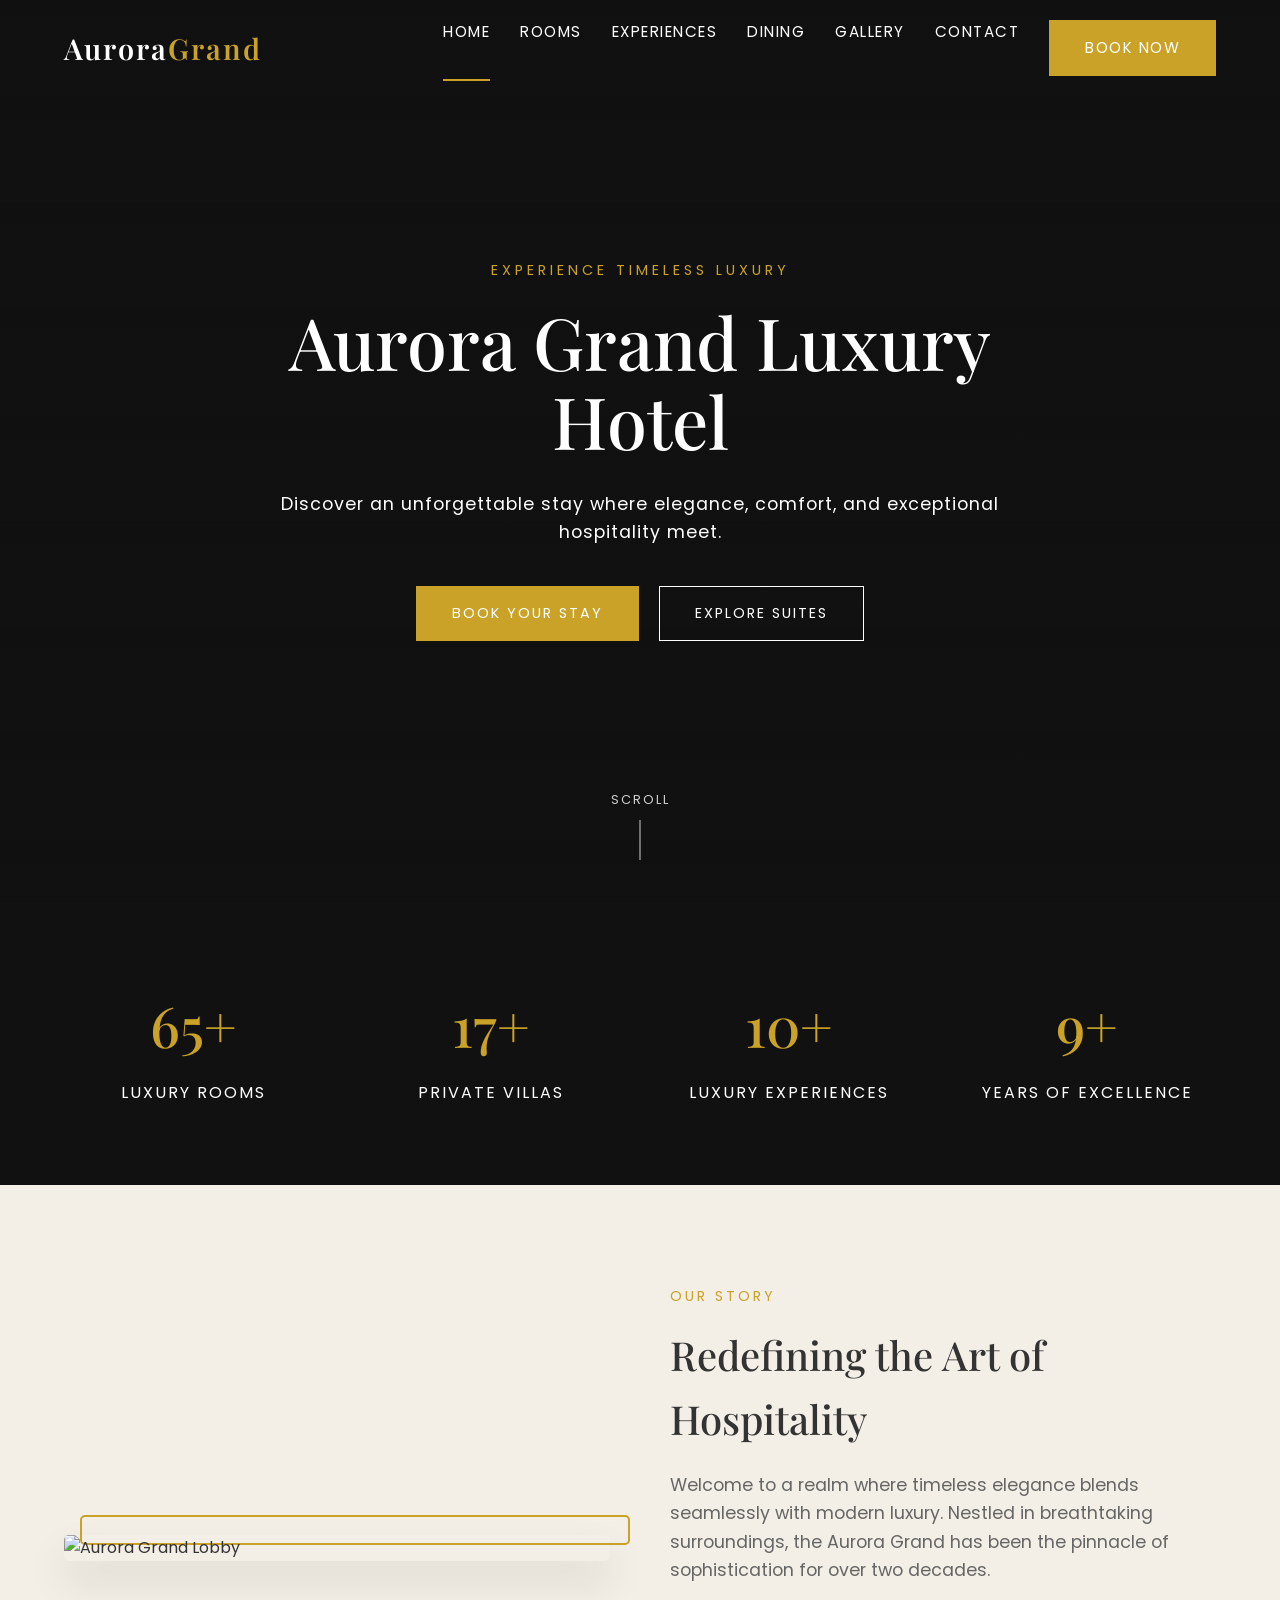
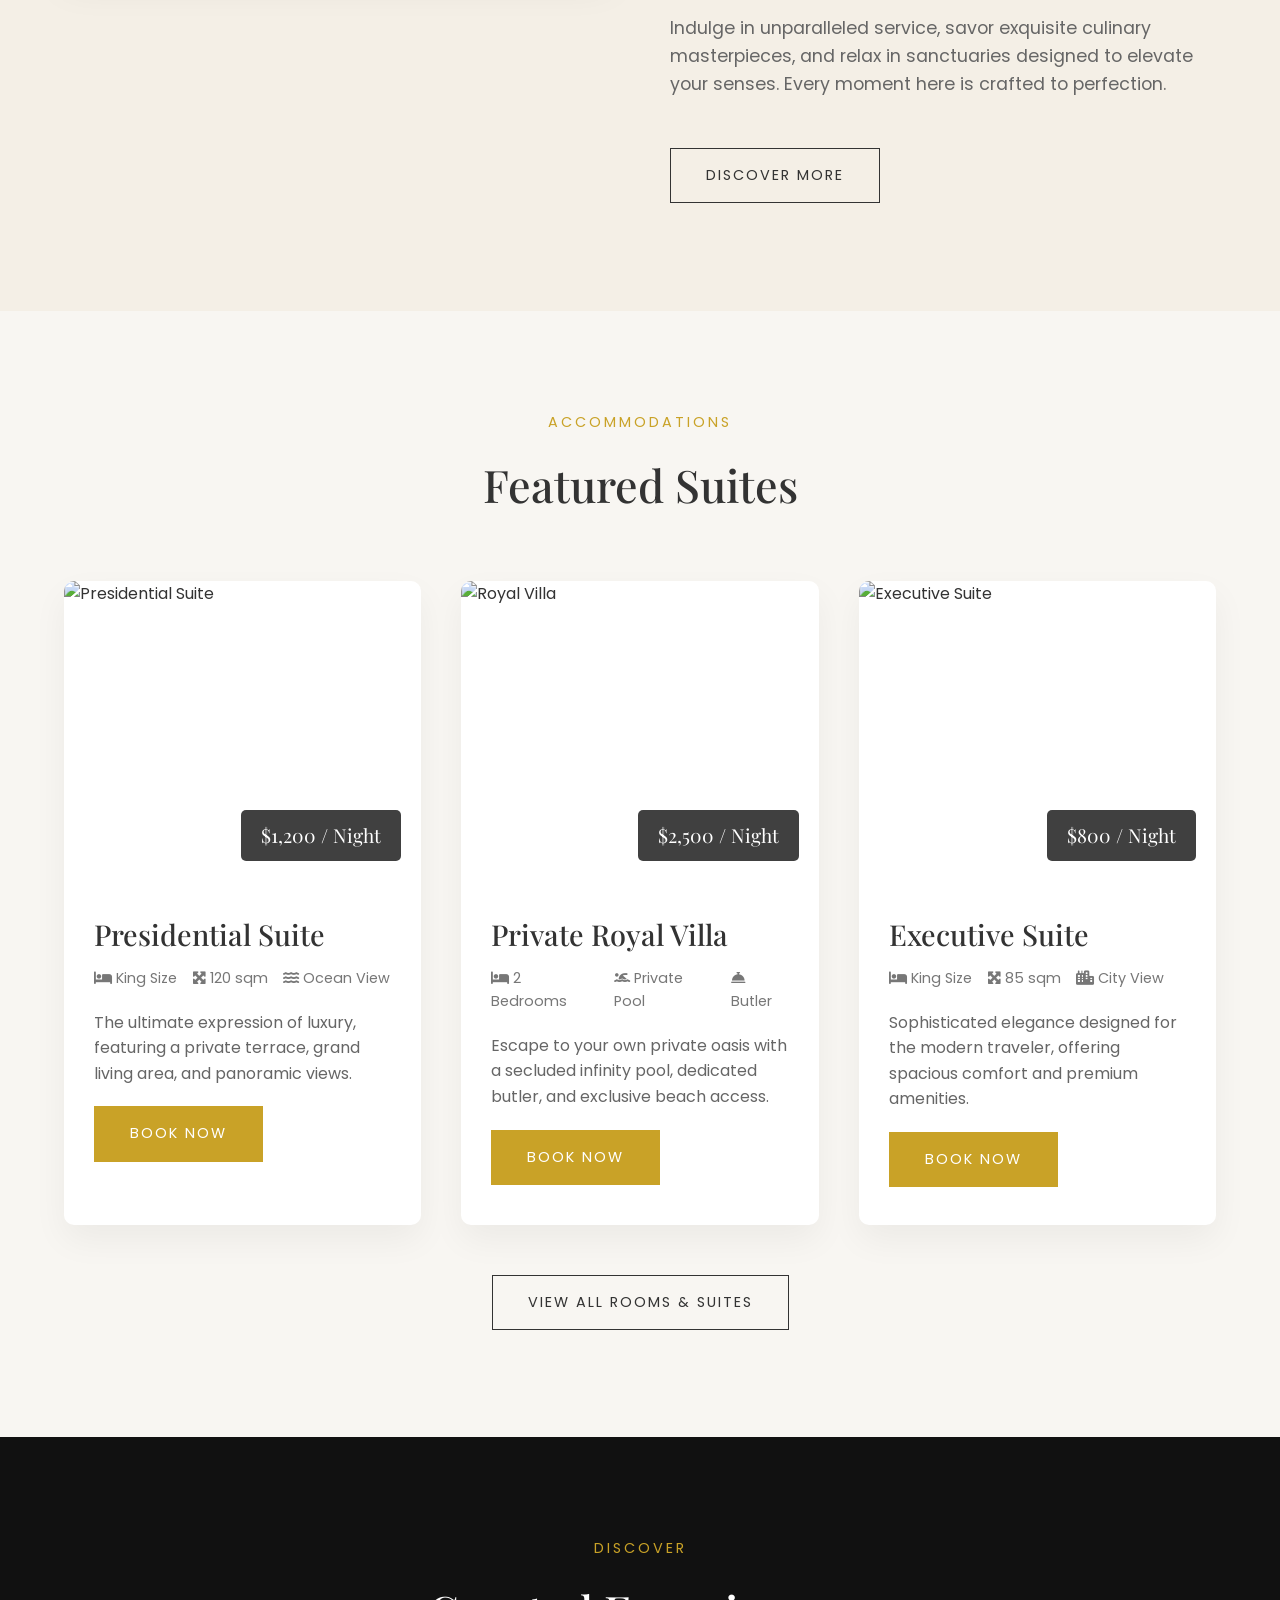
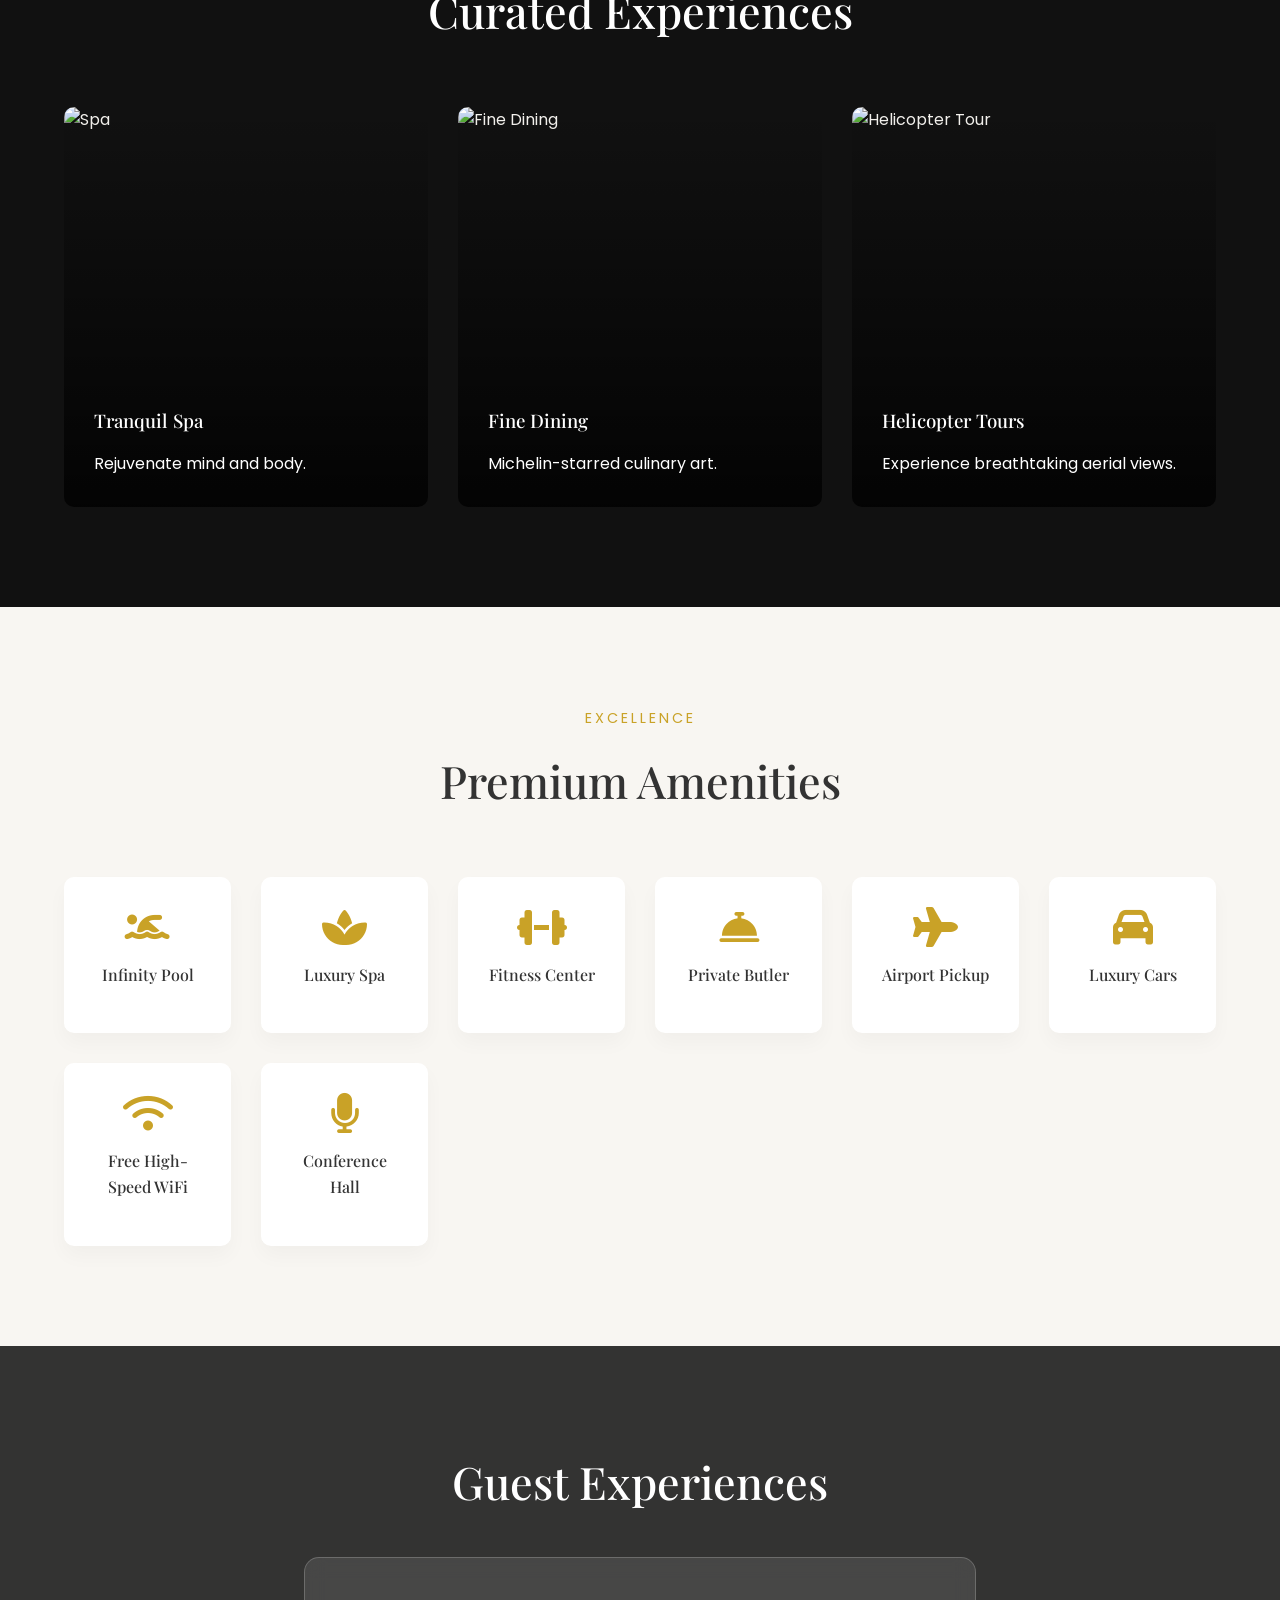
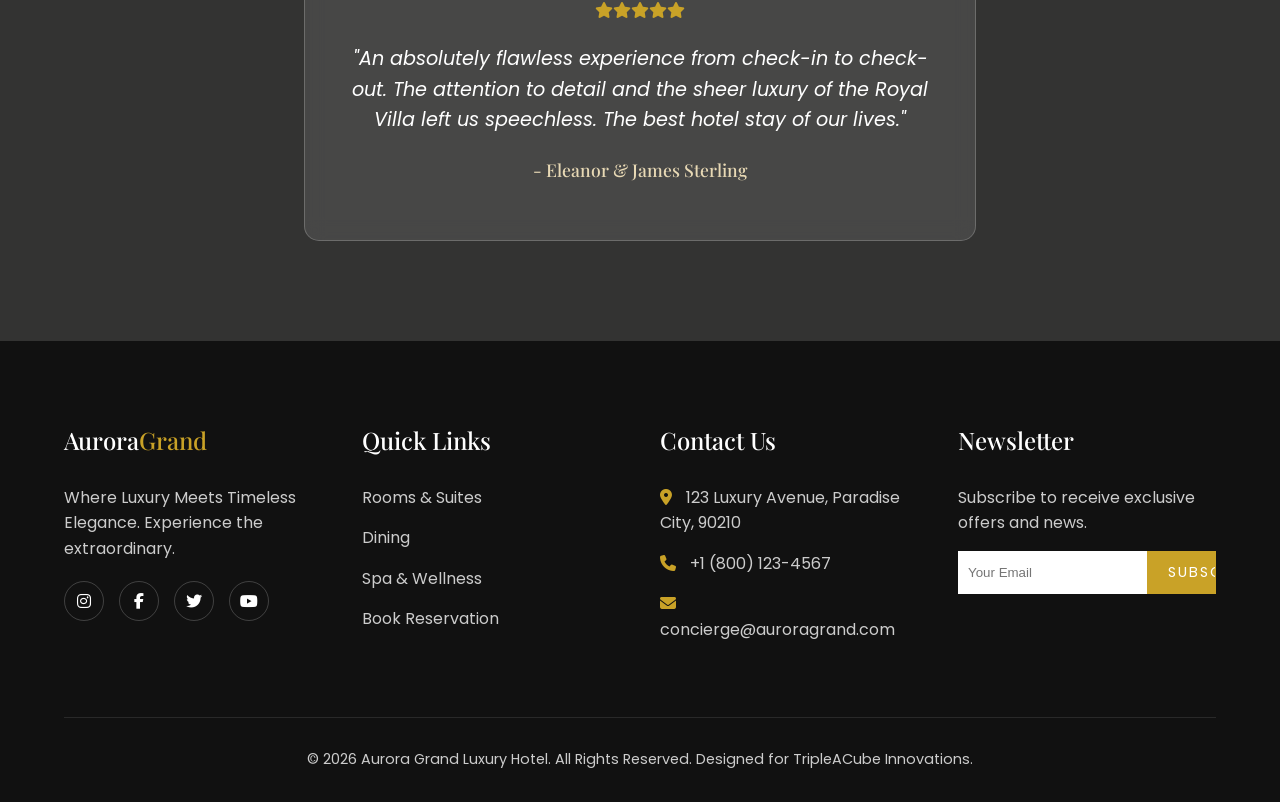
==== commit a8648b11: "Fixed background video using YouTube iframe" ====
--- a/index.html
+++ b/index.html
@@ -28,9 +28,9 @@
 
     <!-- Hero Section -->
     <section class="hero">
-        <video autoplay muted loop playsinline class="hero-video">
-            <source src="https://assets.mixkit.co/videos/preview/mixkit-swimming-pool-in-a-luxury-hotel-4985-large.mp4" type="video/mp4">
-        </video>
+        <div class="hero-video" style="position: absolute; top: 0; left: 0; width: 100%; height: 100%; z-index: -2; overflow: hidden; background: #111;">
+            <iframe src="https://www.youtube.com/embed/9BqI4mS_rHg?autoplay=1&mute=1&loop=1&playlist=9BqI4mS_rHg&controls=0&showinfo=0&rel=0&iv_load_policy=3" frameborder="0" style="width: 100vw; height: 56.25vw; min-height: 100vh; min-width: 177.77vh; position: absolute; top: 50%; left: 50%; transform: translate(-50%, -50%); pointer-events: none;" allow="autoplay; encrypted-media"></iframe>
+        </div>
         <div class="hero-overlay"></div>
         <div class="hero-content animate-up">
             <span class="hero-subtitle">Experience Timeless Luxury</span>
--- a/css/style.css
+++ b/css/style.css
@@ -777,3 +777,43 @@
   color: var(--luxury-gold);
   margin-bottom: 20px;
 }
+
+/* Luxury Modal */
+.luxury-modal {
+  position: fixed;
+  top: 0;
+  left: 0;
+  width: 100%;
+  height: 100%;
+  background: rgba(17, 17, 17, 0.6);
+  backdrop-filter: blur(8px);
+  -webkit-backdrop-filter: blur(8px);
+  z-index: 9999;
+  display: flex;
+  align-items: center;
+  justify-content: center;
+  opacity: 0;
+  visibility: hidden;
+  transition: all 0.4s ease;
+}
+
+.luxury-modal.active {
+  opacity: 1;
+  visibility: visible;
+}
+
+.luxury-modal-content {
+  background: var(--white);
+  padding: 50px;
+  border-radius: 15px;
+  text-align: center;
+  max-width: 500px;
+  width: 90%;
+  box-shadow: 0 25px 50px rgba(0,0,0,0.2);
+  transform: translateY(30px) scale(0.95);
+  transition: all 0.4s cubic-bezier(0.25, 1, 0.5, 1);
+}
+
+.luxury-modal.active .luxury-modal-content {
+  transform: translateY(0) scale(1);
+}
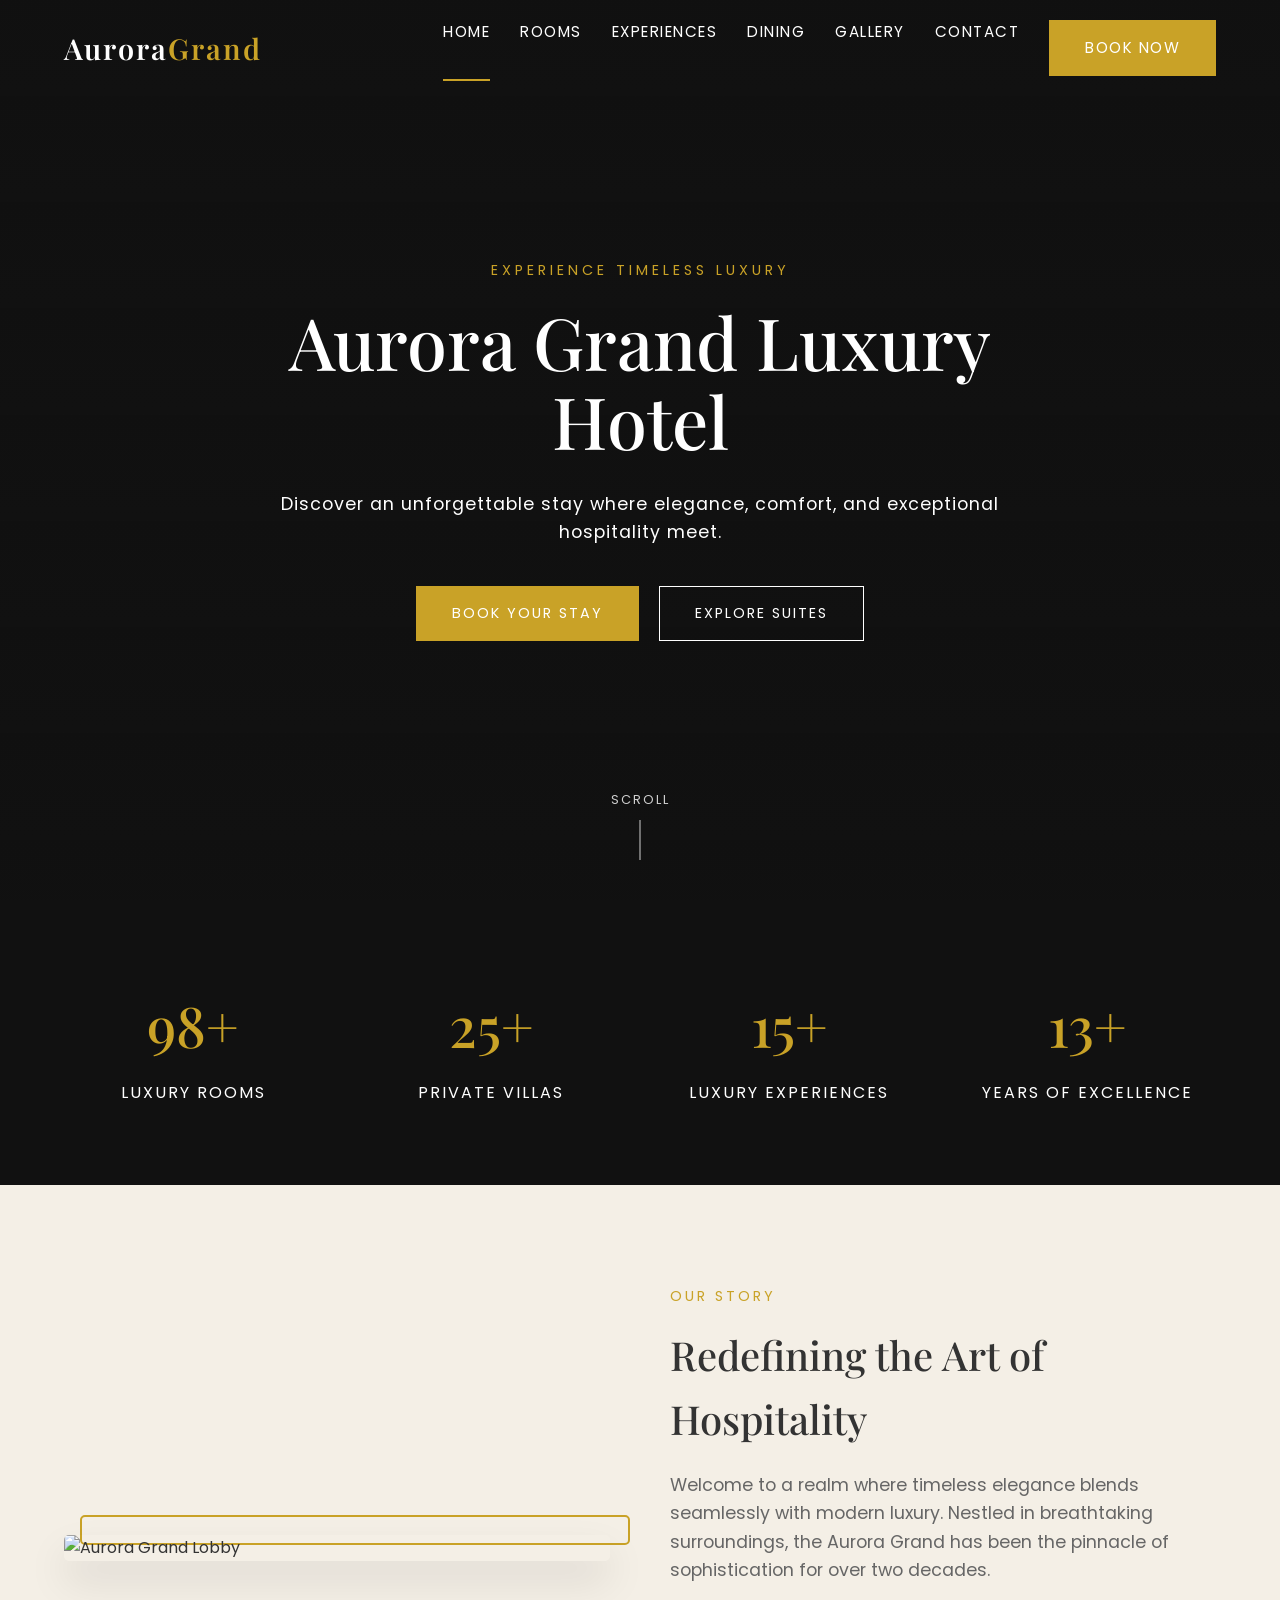
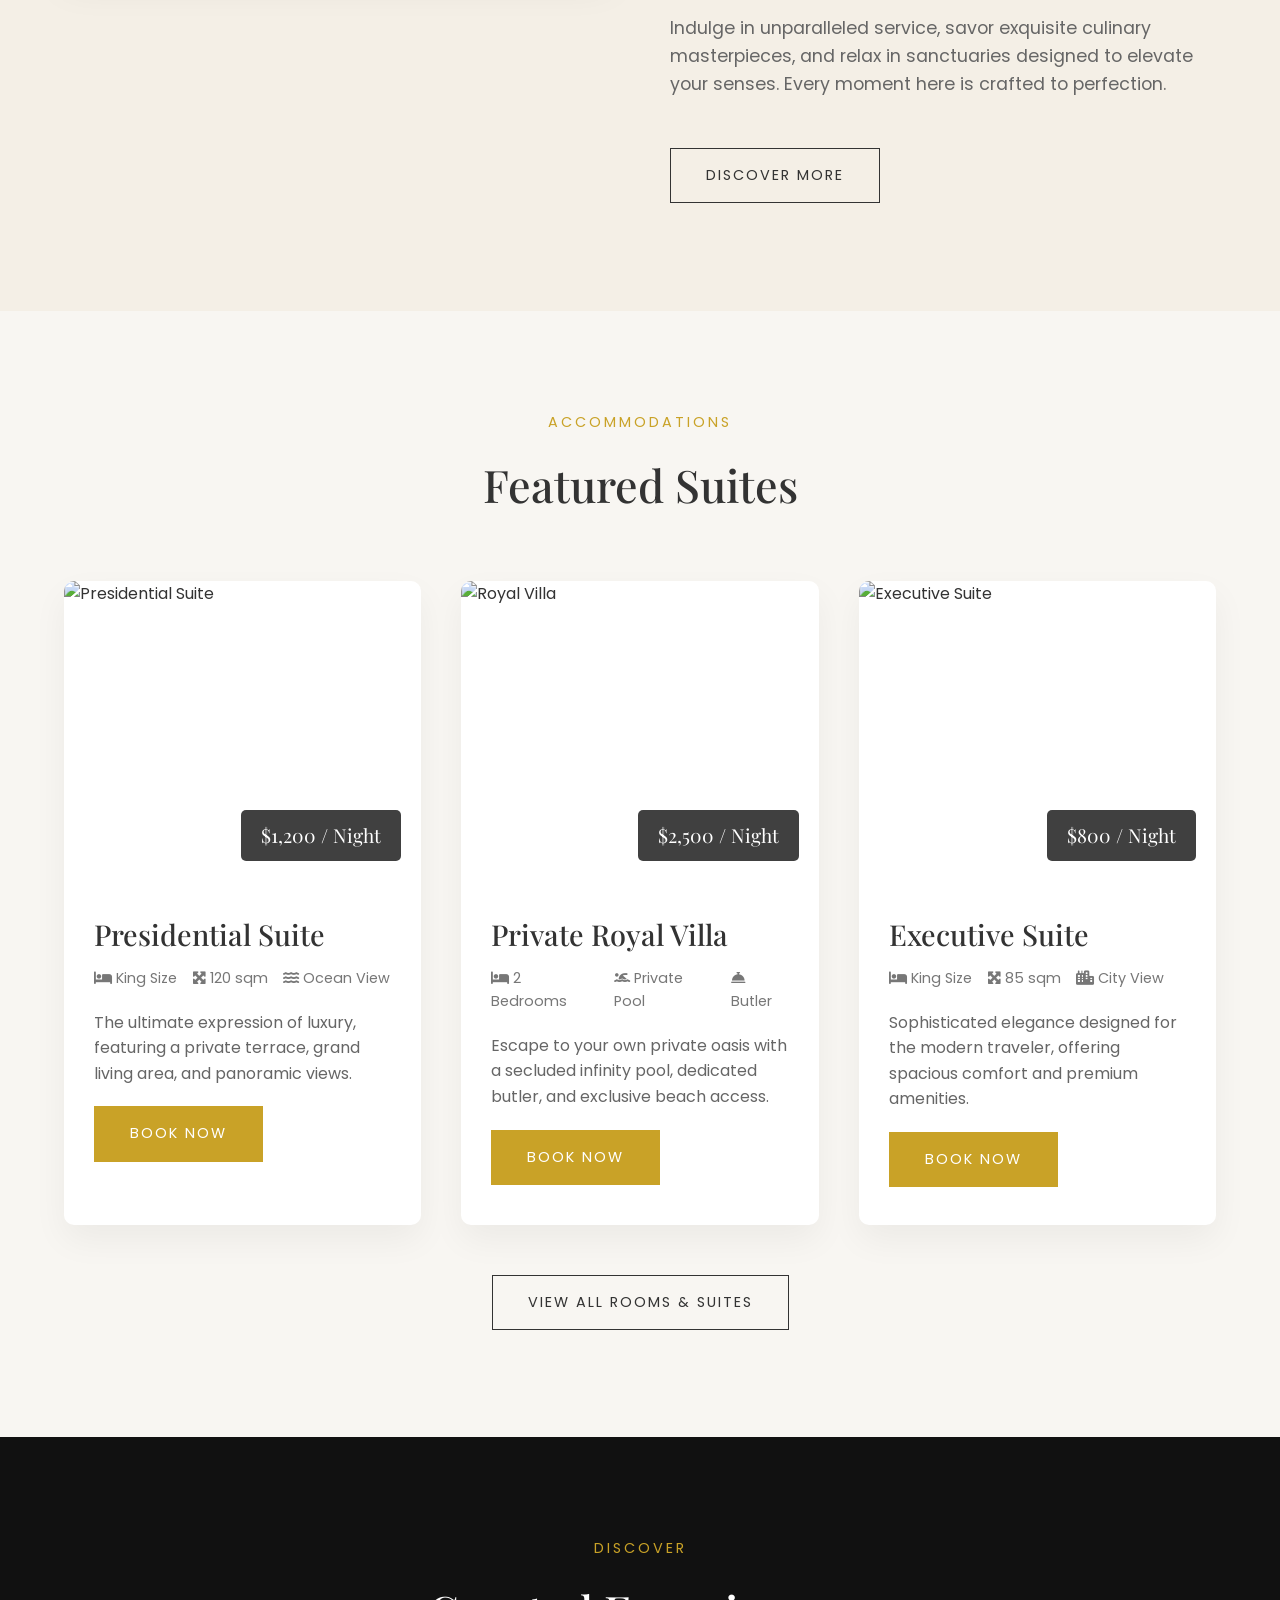
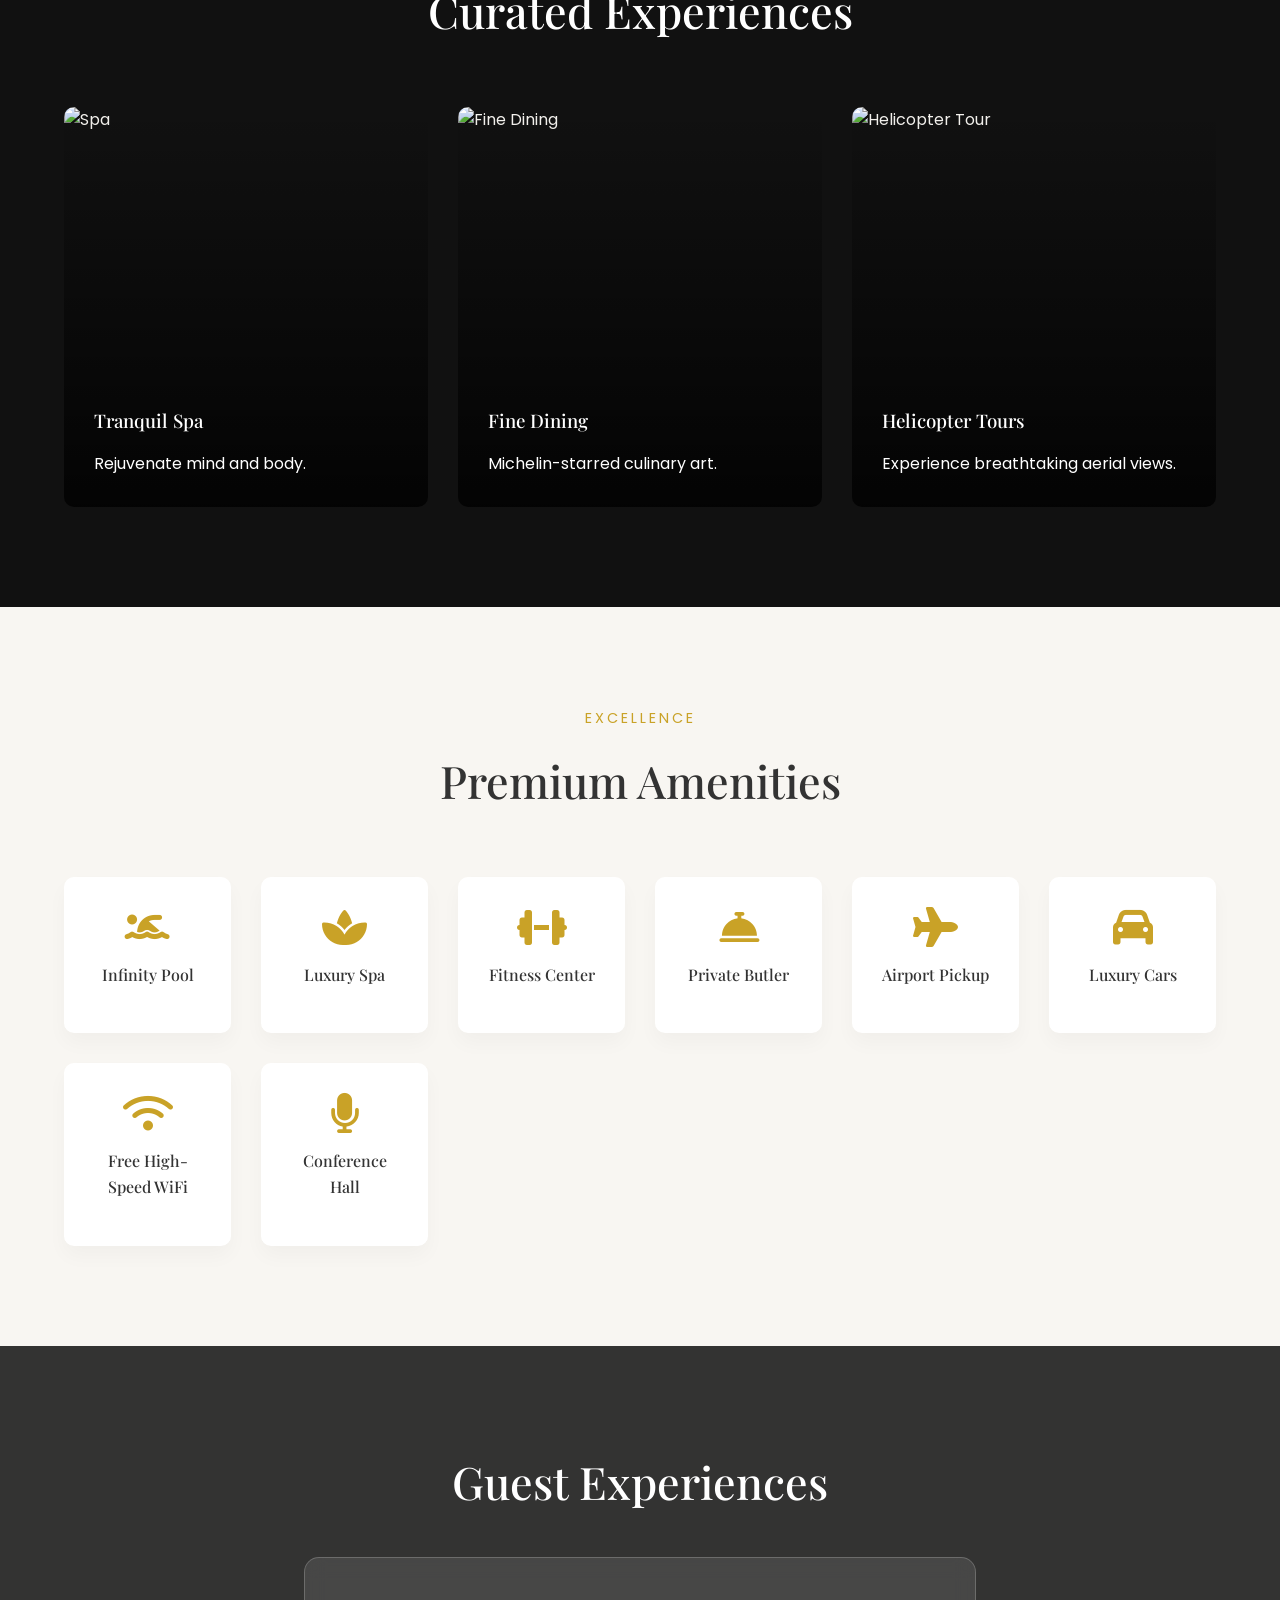
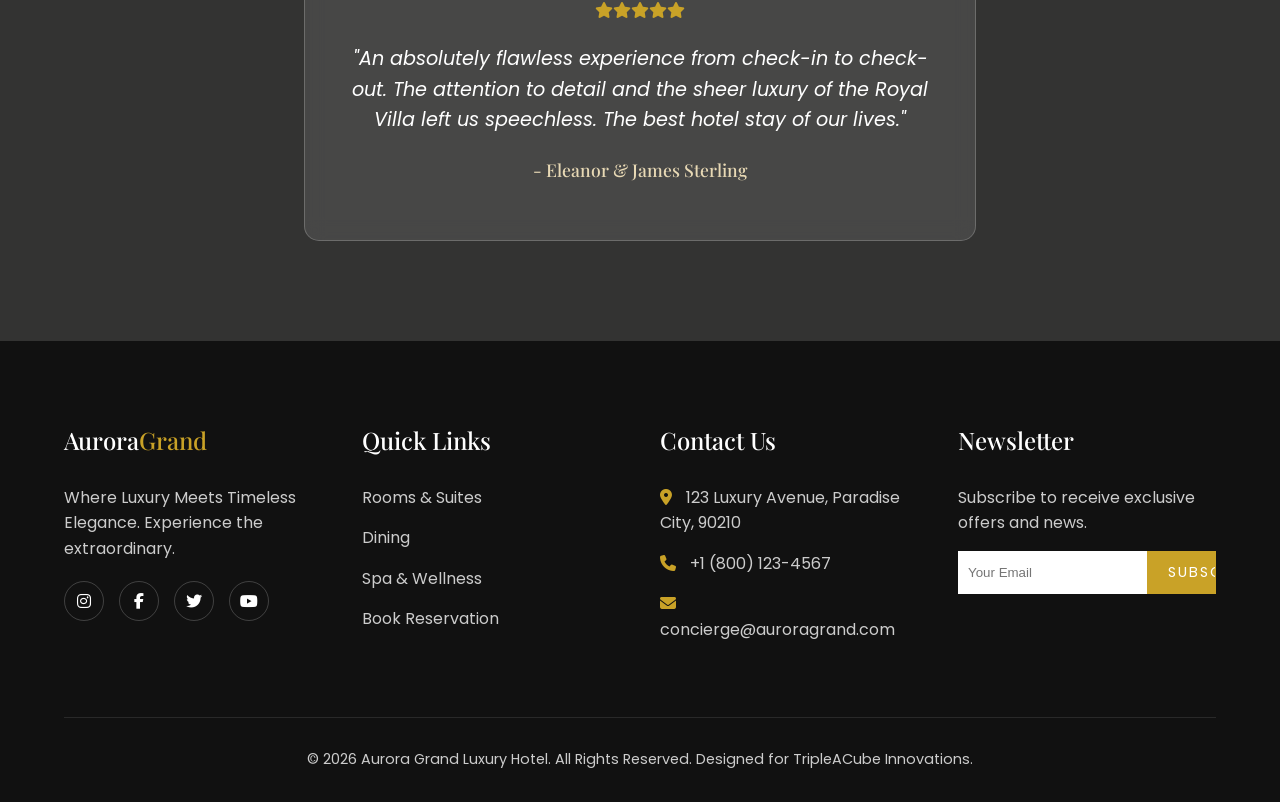
==== commit 3985f81e: "Updated to verified YouTube background videos" ====
--- a/index.html
+++ b/index.html
@@ -29,7 +29,7 @@
     <!-- Hero Section -->
     <section class="hero">
         <div class="hero-video" style="position: absolute; top: 0; left: 0; width: 100%; height: 100%; z-index: -2; overflow: hidden; background: #111;">
-            <iframe src="https://www.youtube.com/embed/9BqI4mS_rHg?autoplay=1&mute=1&loop=1&playlist=9BqI4mS_rHg&controls=0&showinfo=0&rel=0&iv_load_policy=3" frameborder="0" style="width: 100vw; height: 56.25vw; min-height: 100vh; min-width: 177.77vh; position: absolute; top: 50%; left: 50%; transform: translate(-50%, -50%); pointer-events: none;" allow="autoplay; encrypted-media"></iframe>
+            <iframe src="https://www.youtube.com/embed/M-q2i17hUuA?autoplay=1&mute=1&loop=1&playlist=M-q2i17hUuA&controls=0&showinfo=0&rel=0&iv_load_policy=3" frameborder="0" style="width: 100vw; height: 56.25vw; min-height: 100vh; min-width: 177.77vh; position: absolute; top: 50%; left: 50%; transform: translate(-50%, -50%); pointer-events: none;" allow="autoplay; encrypted-media"></iframe>
         </div>
         <div class="hero-overlay"></div>
         <div class="hero-content animate-up">
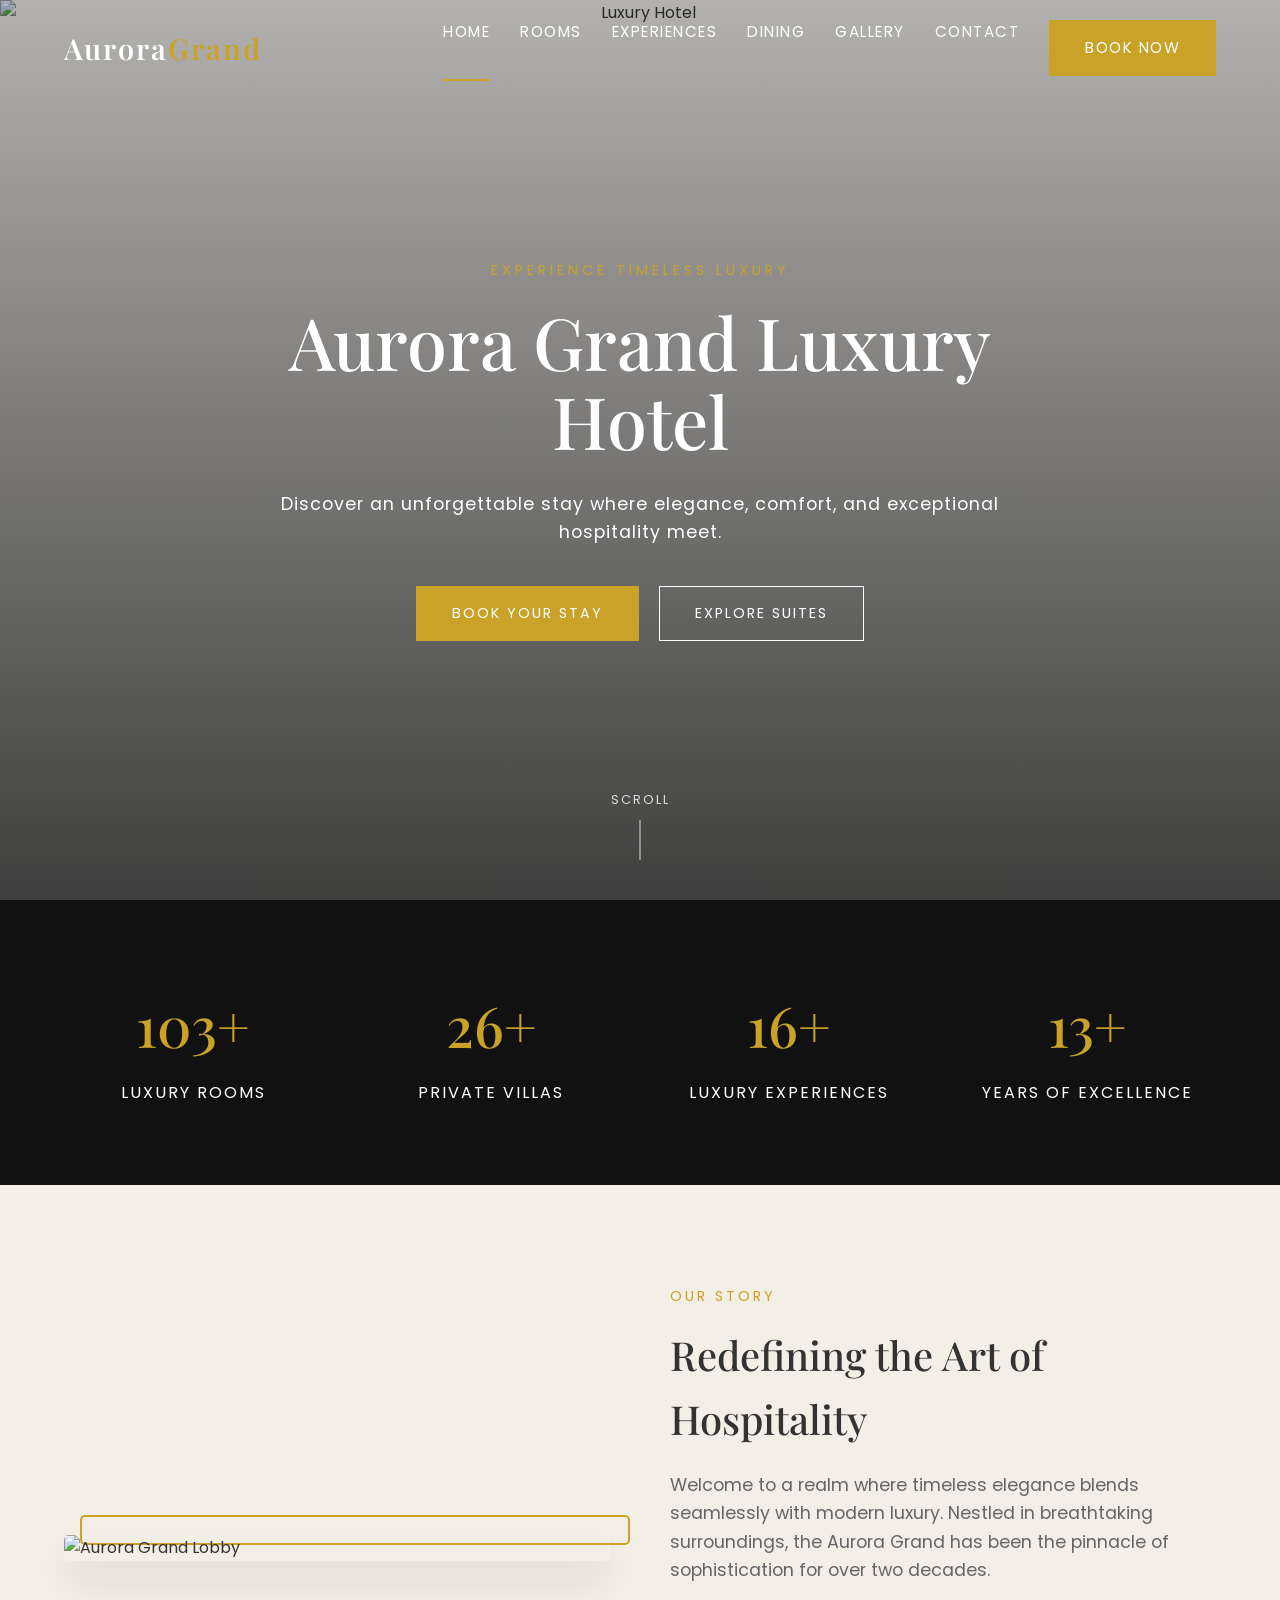
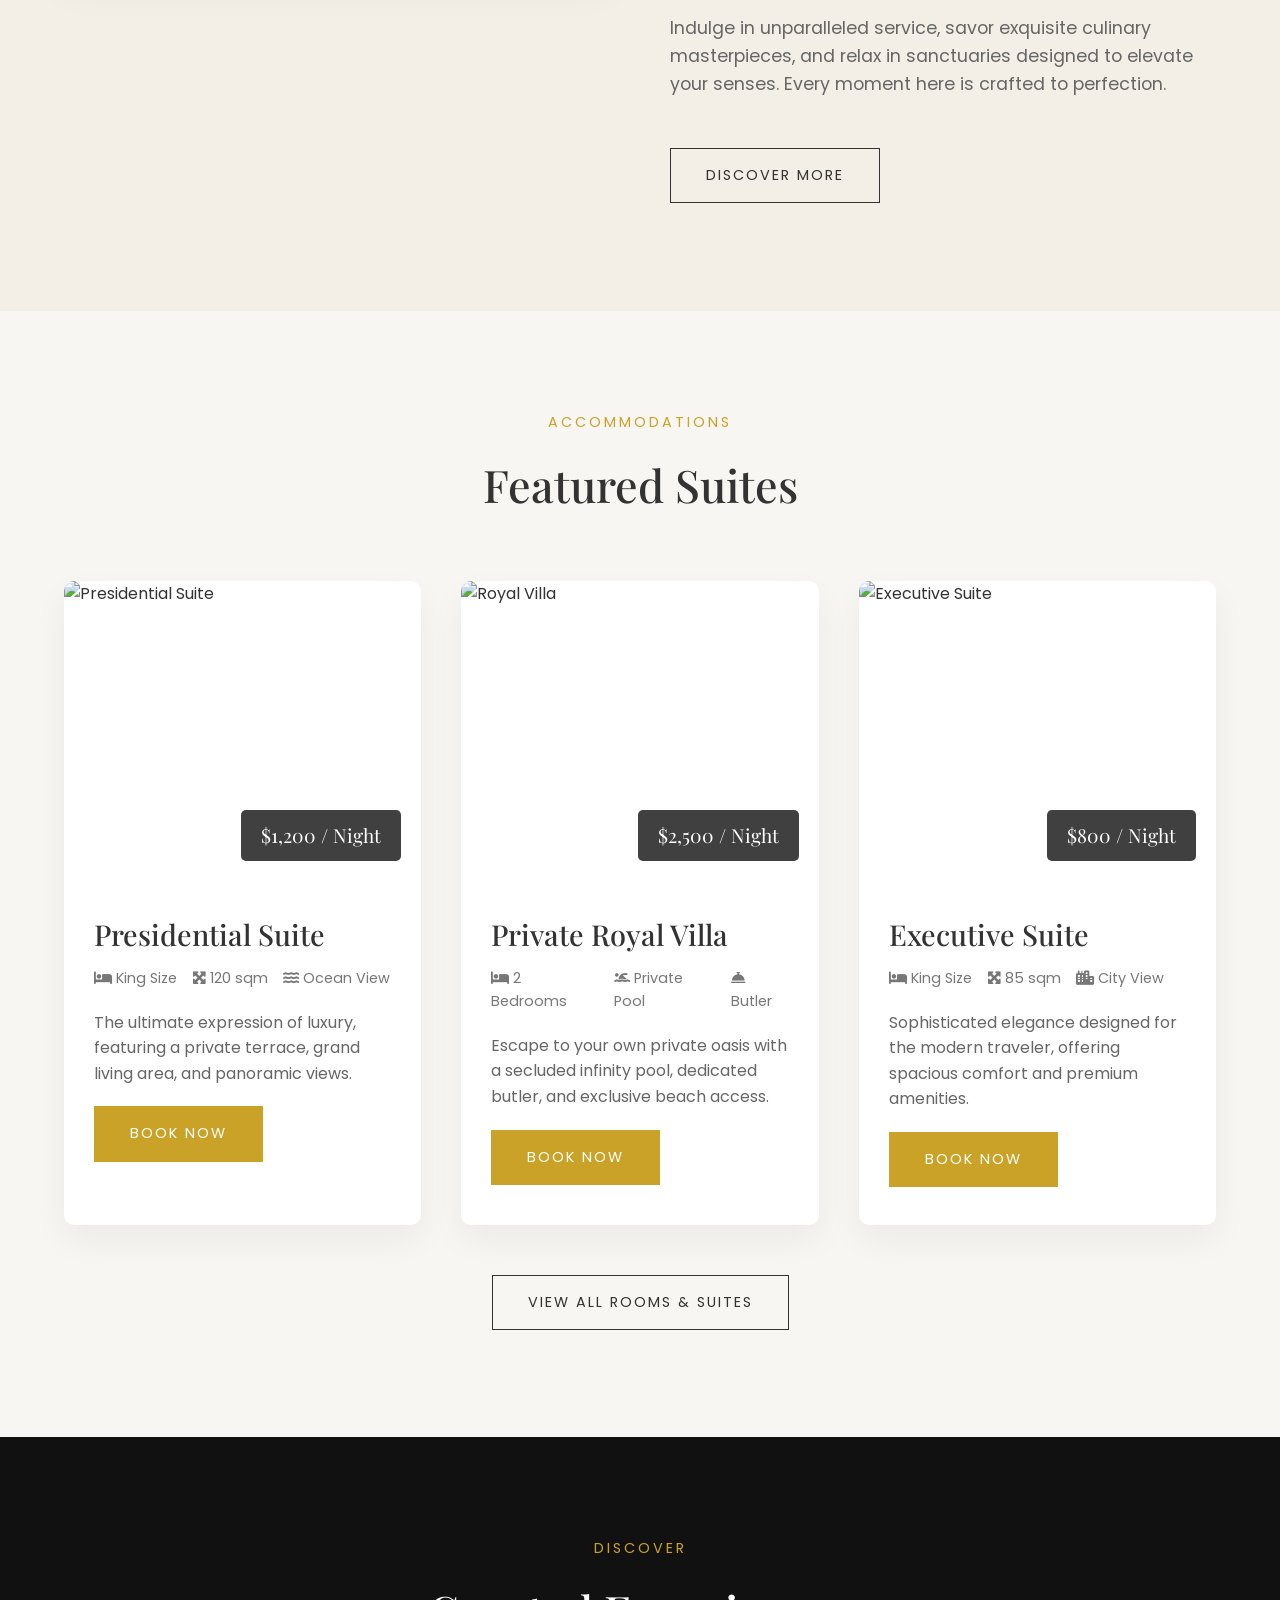
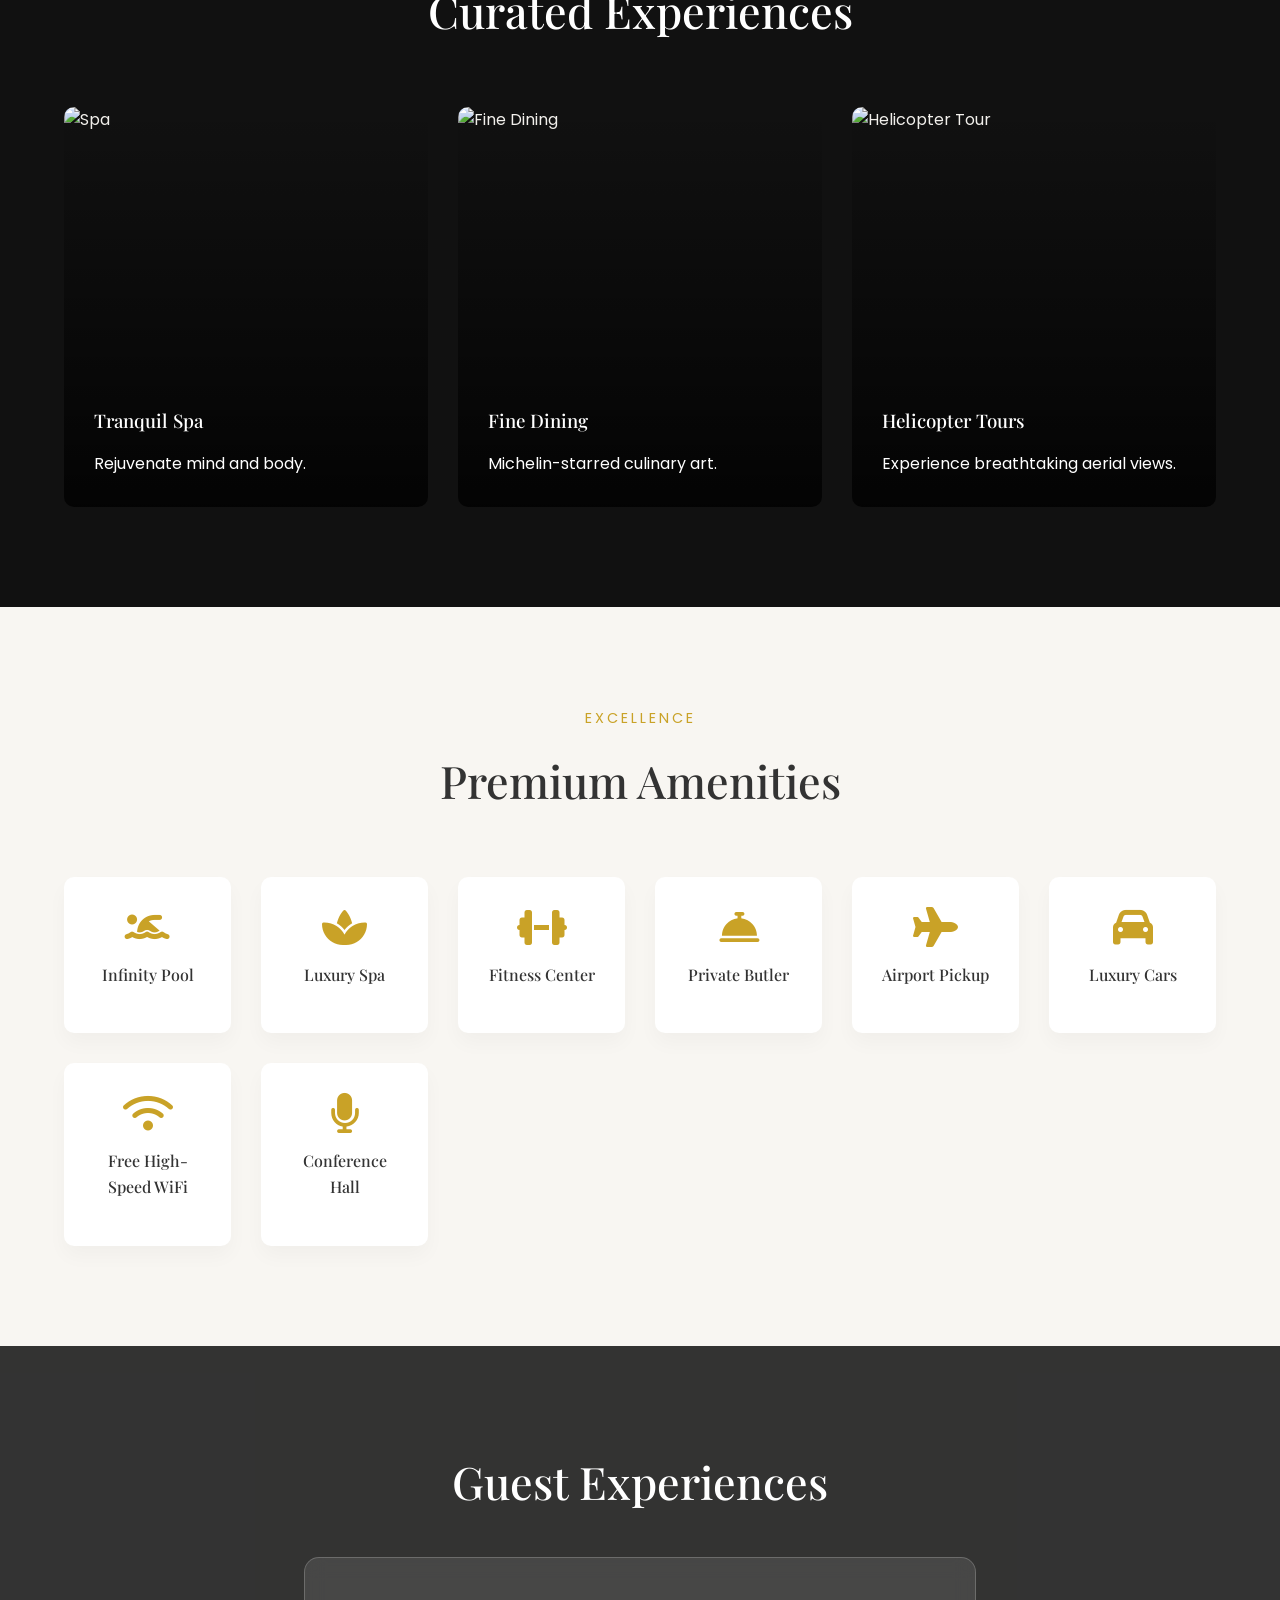
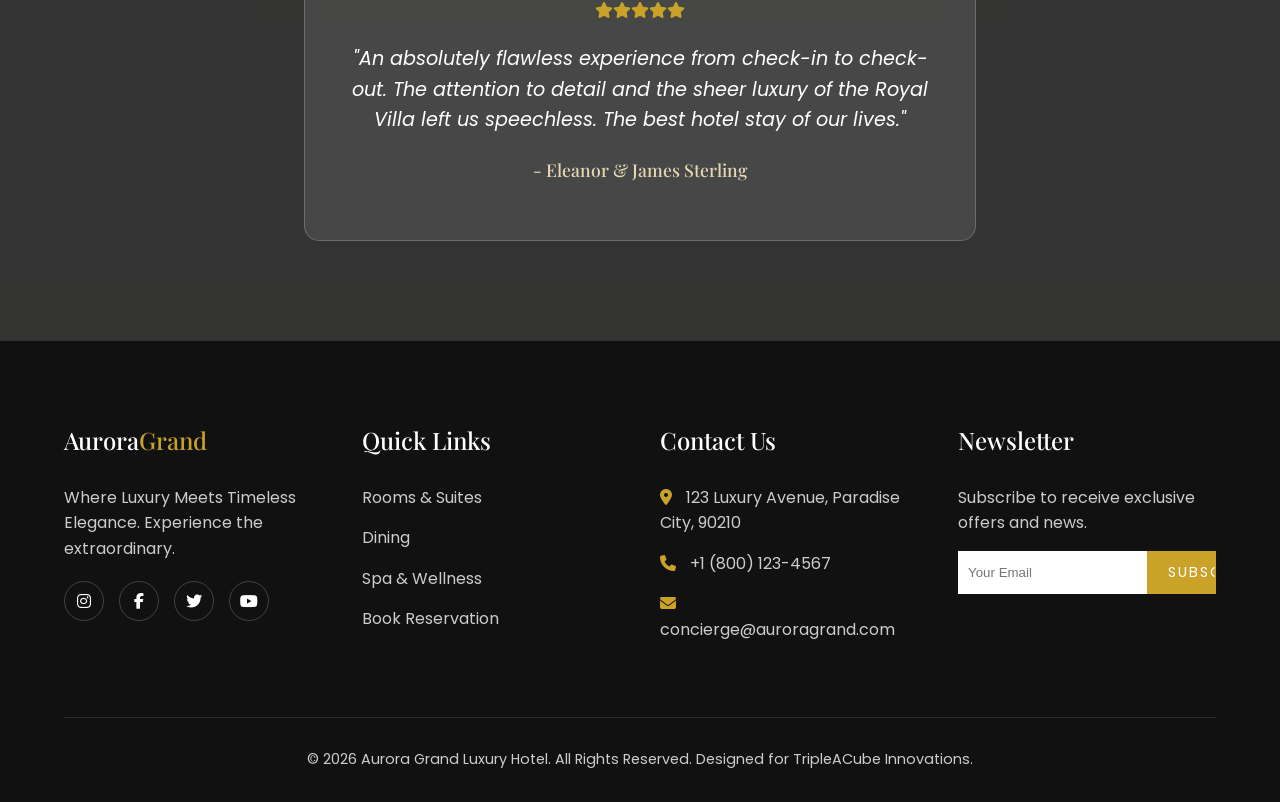
==== commit 250e16e3: "Replaced videos with animated cinematic photos" ====
--- a/index.html
+++ b/index.html
@@ -28,9 +28,7 @@
 
     <!-- Hero Section -->
     <section class="hero">
-        <div class="hero-video" style="position: absolute; top: 0; left: 0; width: 100%; height: 100%; z-index: -2; overflow: hidden; background: #111;">
-            <iframe src="https://www.youtube.com/embed/M-q2i17hUuA?autoplay=1&mute=1&loop=1&playlist=M-q2i17hUuA&controls=0&showinfo=0&rel=0&iv_load_policy=3" frameborder="0" style="width: 100vw; height: 56.25vw; min-height: 100vh; min-width: 177.77vh; position: absolute; top: 50%; left: 50%; transform: translate(-50%, -50%); pointer-events: none;" allow="autoplay; encrypted-media"></iframe>
-        </div>
+        <img src="https://images.pexels.com/photos/338504/pexels-photo-338504.jpeg?auto=compress&cs=tinysrgb&w=1920" class="hero-video" alt="Luxury Hotel">
         <div class="hero-overlay"></div>
         <div class="hero-content animate-up">
             <span class="hero-subtitle">Experience Timeless Luxury</span>
